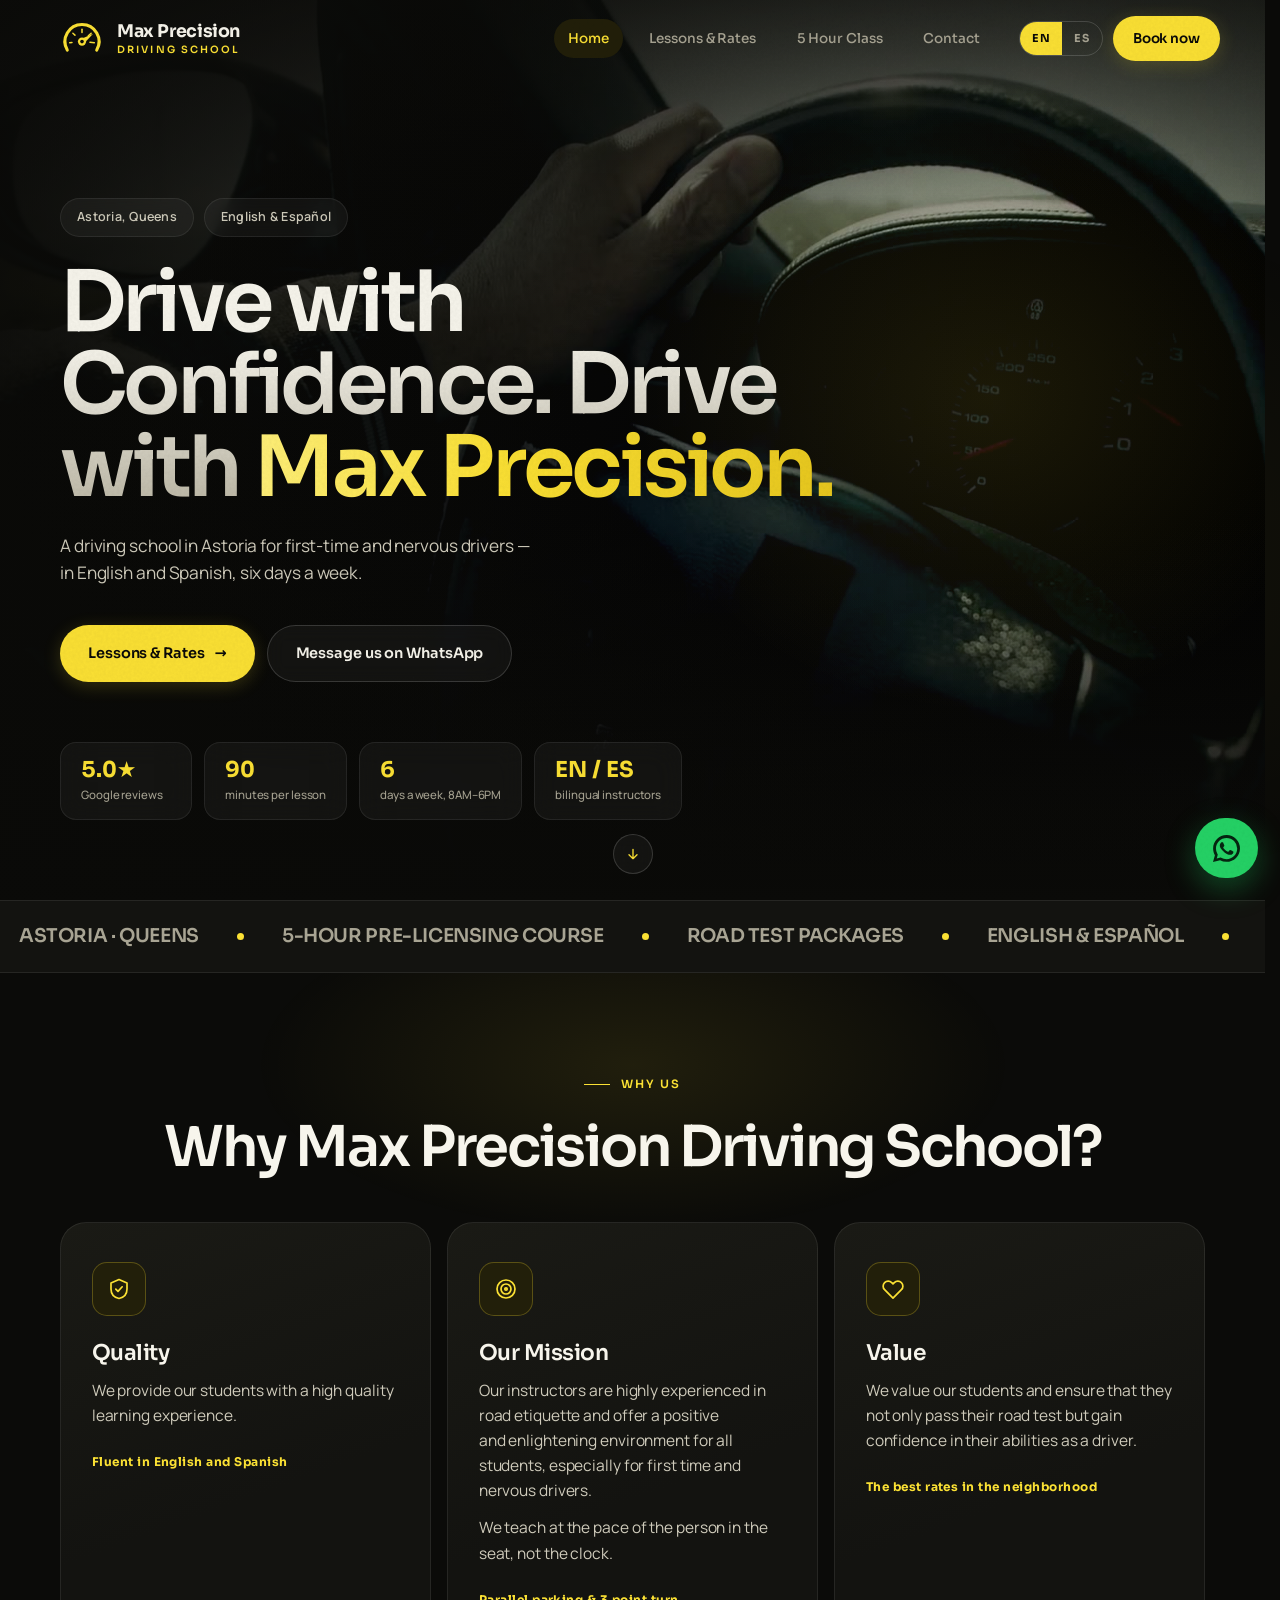
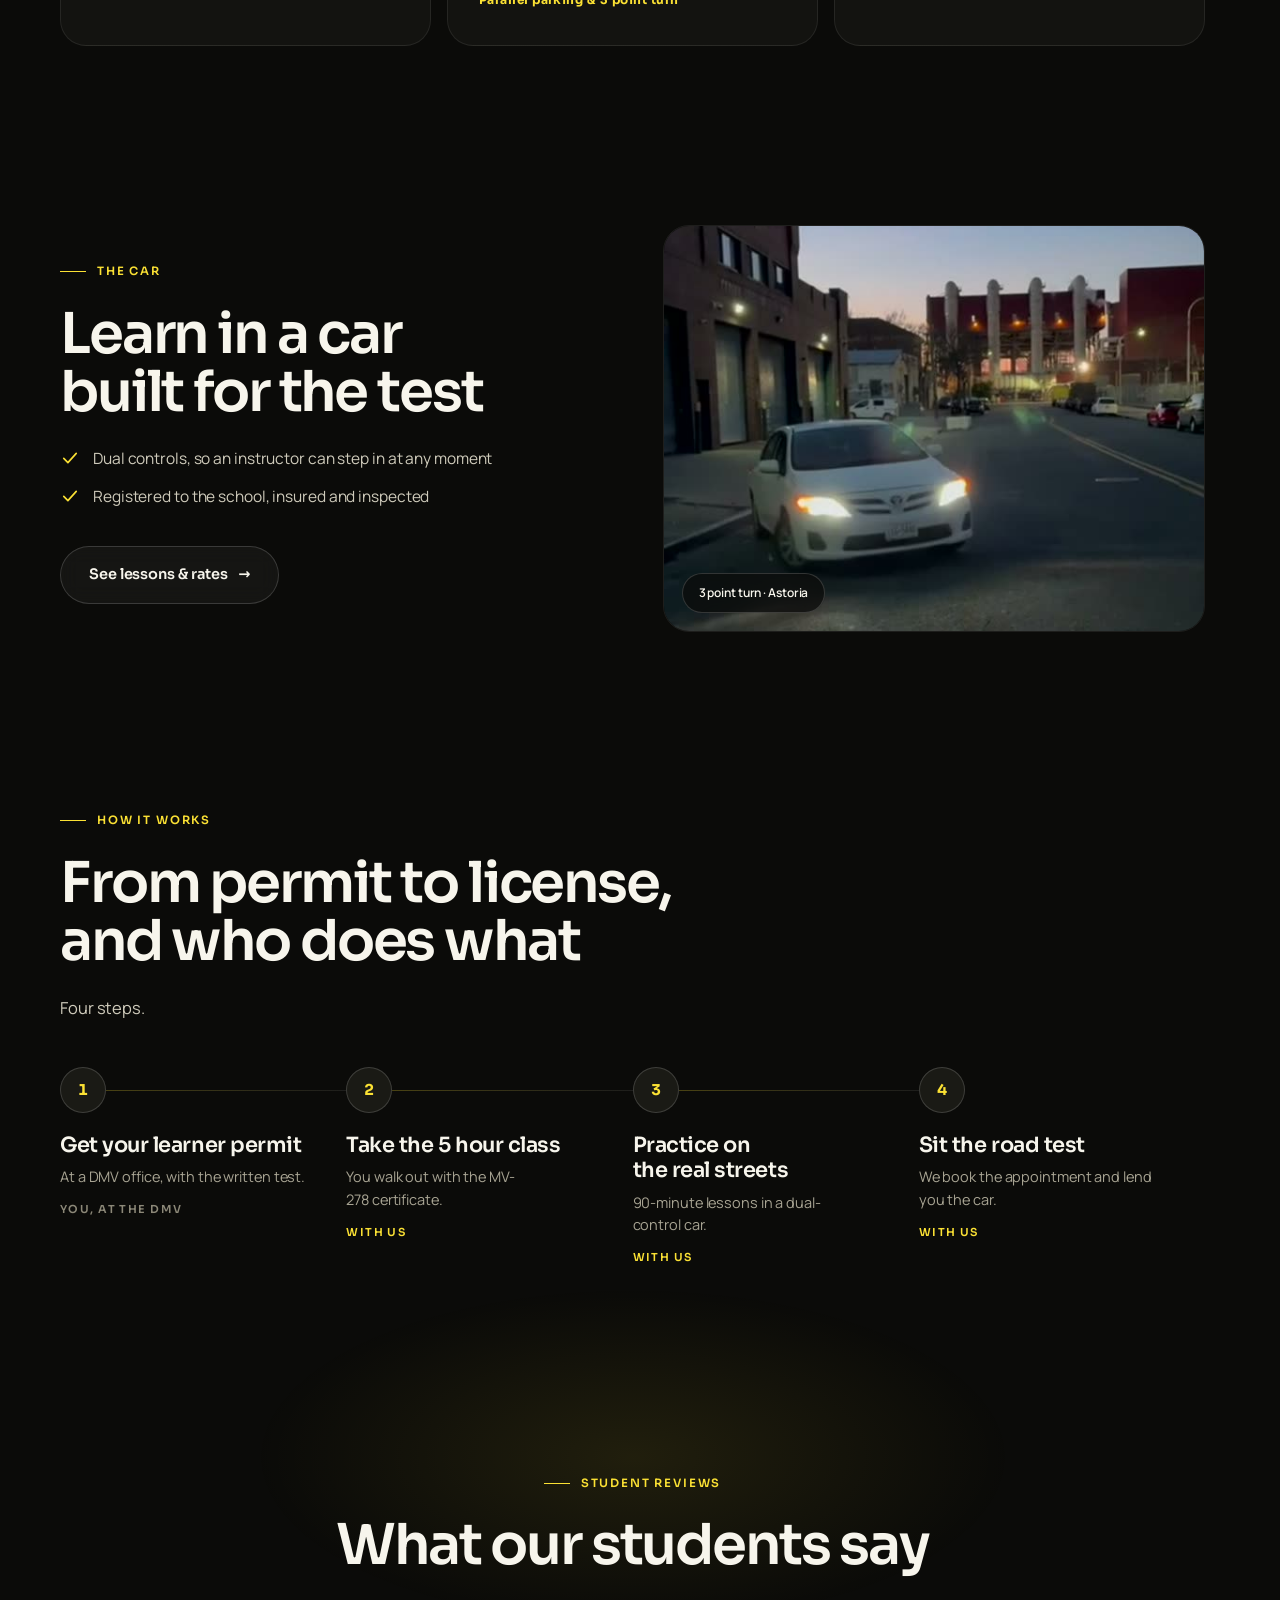
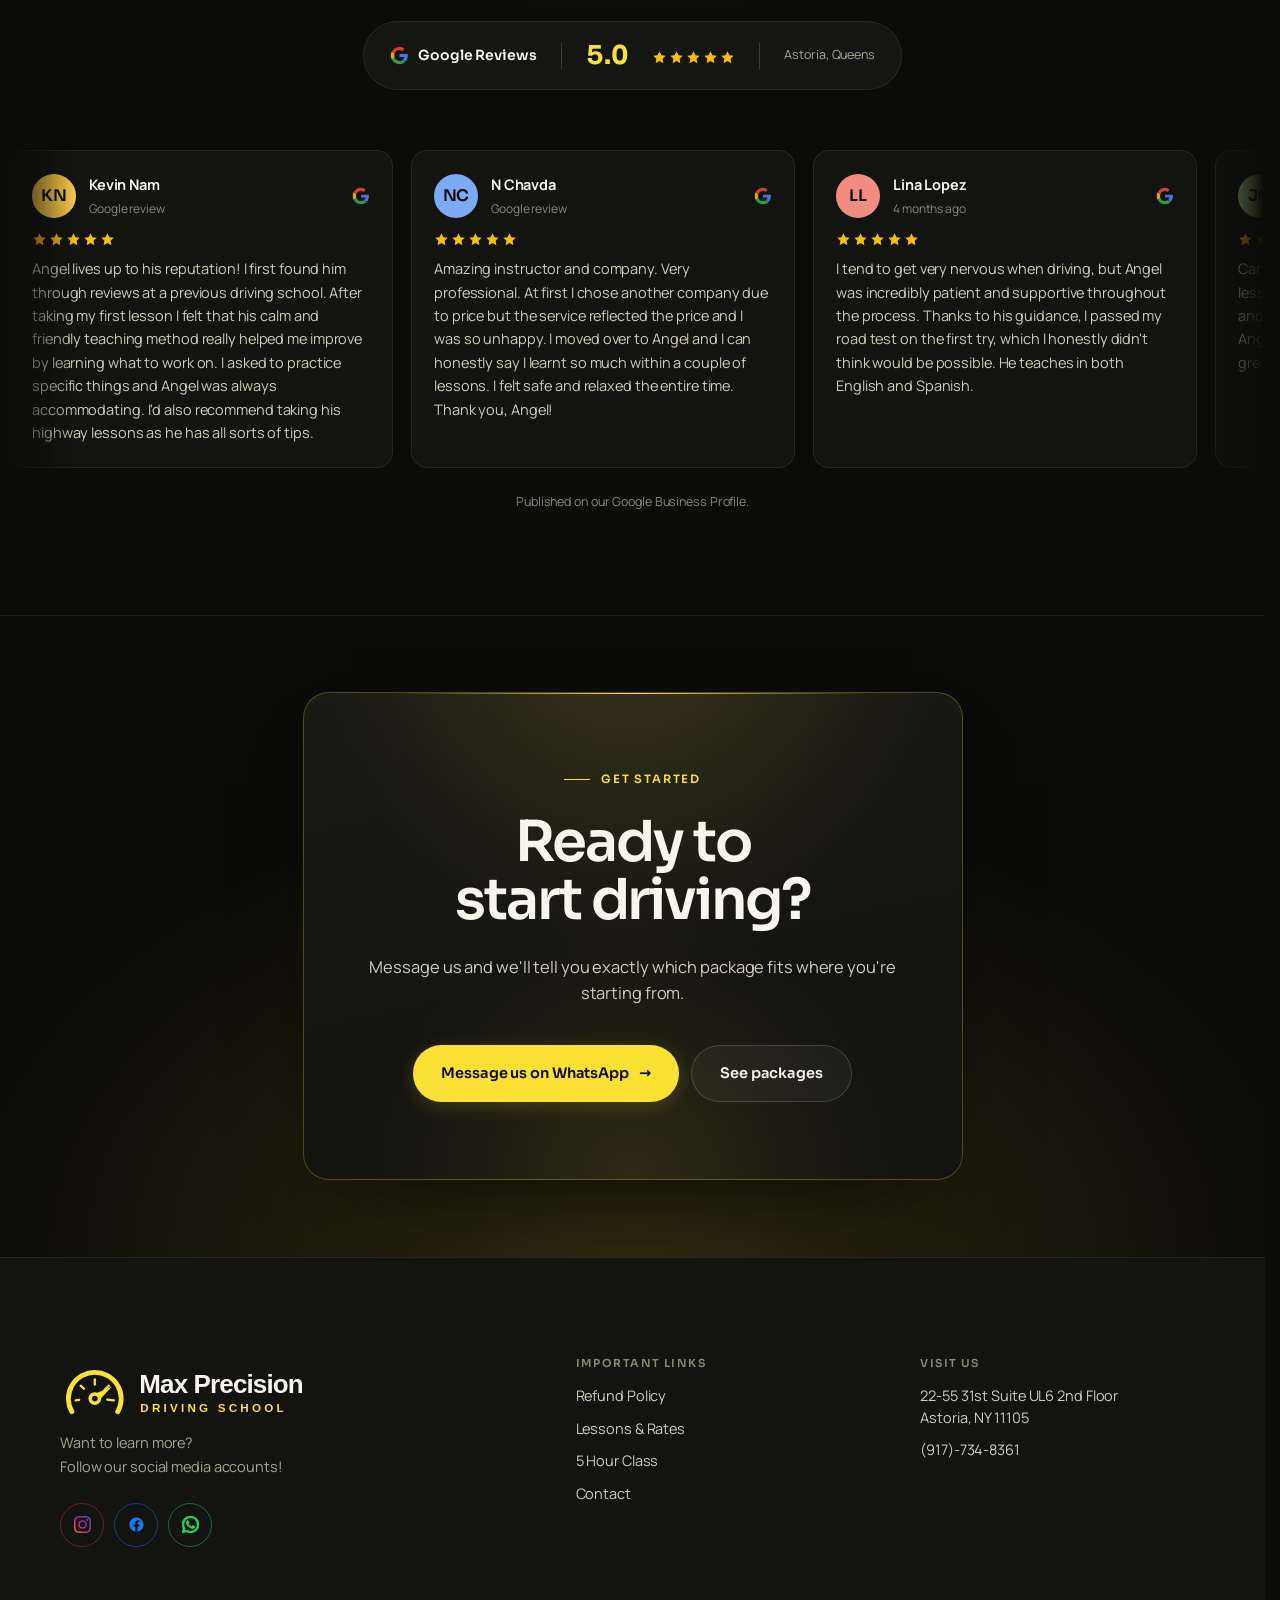
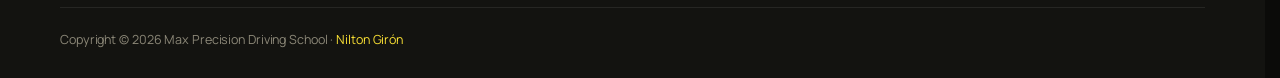
==== index.html @ 29d8b86b "Rediseño completo del sitio Sitio estático de 5 páginas (HTML + CSS + JS, sin framework) que reempla" ====
<!doctype html>
<html lang="en">
<head>
<meta charset="utf-8">
<meta name="viewport" content="width=device-width, initial-scale=1">
<title>Max Precision Driving School — Astoria, Queens NY</title>
<meta name="description" content="Learn to drive with confidence and max precision. Driving school in Astoria, Queens NY. Our instructors are fluent in English and Spanish. (917)-734-8361.">
<link rel="canonical" href="https://www.maxprecisiondriving.com/">
<meta name="robots" content="index,follow,max-image-preview:large">
<meta name="theme-color" content="#0B0B09">
<meta name="keywords" content="driving, school, astoria, ny, auto, drive">
<meta property="og:type" content="website">
<meta property="og:site_name" content="Max Precision Driving School">
<meta property="og:title" content="Max Precision Driving School — Astoria, Queens NY">
<meta property="og:description" content="Learn to drive with confidence and max precision. Driving school in Astoria, Queens NY. Our instructors are fluent in English and Spanish. (917)-734-8361.">
<meta property="og:url" content="https://www.maxprecisiondriving.com/">
<meta property="og:image" content="https://www.maxprecisiondriving.com/assets/og-base.jpg">
<meta property="og:image:width" content="1200"><meta property="og:image:height" content="630">
<meta property="og:locale" content="en_US"><meta property="og:locale:alternate" content="es_US">
<meta name="twitter:card" content="summary_large_image">
<link rel="icon" href="assets/marca.svg" type="image/svg+xml">
<link rel="apple-touch-icon" href="assets/marca.svg">
<link rel="preconnect" href="https://fonts.googleapis.com">
<link rel="preconnect" href="https://fonts.gstatic.com" crossorigin>
<link rel="stylesheet" href="https://fonts.googleapis.com/css2?family=Sora:wght@400;500;600;700&family=Manrope:wght@400;500;600;700&display=swap">
<link rel="preload" as="image" href="assets/hero-drive-poster.jpg" fetchpriority="high">
<link rel="stylesheet" href="assets/site.css">
<script type="application/ld+json">{
  "@context":"https://schema.org","@type":["LocalBusiness","DrivingSchool"],
  "@id":"https://www.maxprecisiondriving.com/#business","name":"Max Precision Driving School Inc.","url":"https://www.maxprecisiondriving.com/",
  "telephone":"+1-917-734-8361","image":"https://www.maxprecisiondriving.com/assets/og-base.jpg","priceRange":"$30-$1080",
  "address":{"@type":"PostalAddress","streetAddress":"22-55 31st St, Suite UL6, 2nd Floor","addressLocality":"Astoria","addressRegion":"NY","postalCode":"11105","addressCountry":"US"},
  "geo":{"@type":"GeoCoordinates","latitude":40.774902,"longitude":-73.9120009},
  "areaServed":[{"@type":"City","name":"Queens"},{"@type":"City","name":"New York City"}],
  "availableLanguage":["English","Spanish"],
  "openingHoursSpecification":[{"@type":"OpeningHoursSpecification","dayOfWeek":["Monday","Tuesday","Wednesday","Thursday","Friday","Saturday"],"opens":"08:00","closes":"18:00"}],
  "sameAs":["https://www.instagram.com/maxprecisiondrivingschool/","https://www.facebook.com/profile.php?id=61585295096633"]
}</script>
</head>
<body>
<a class="skip" href="#main" data-en="Skip to content" data-es="Ir al contenido">Skip to content</a>
<header class="hdr" id="hdr"><div class="wrap">
  <a class="brand" href="index.html" aria-label="Max Precision Driving School">
    <img class="brand-mk" src="assets/marca.svg" alt="" width="44" height="44">
    <span class="brand-tx"><b>Max Precision</b><span>Driving School</span></span>
  </a>
  <nav class="nav" id="nav" aria-label="Main"><a href="index.html" aria-current="page" data-en="Home" data-es="Inicio">Home</a><a href="rates.html" data-en="Lessons &amp; Rates" data-es="Clases y tarifas">Lessons &amp; Rates</a><a href="five-hour-class.html" data-en="5 Hour Class" data-es="Clase de 5 horas">5 Hour Class</a><a href="contact.html" data-en="Contact" data-es="Contacto">Contact</a></nav>
  <div class="hdr-r">
    <div class="lang" role="group" aria-label="Language / Idioma">
      <button type="button" data-lang="en" aria-pressed="true">EN</button>
      <button type="button" data-lang="es" aria-pressed="false">ES</button>
    </div>
    <a class="btn btn-sm" href="https://wa.me/19177348361?text=Hi%2C%20I%20saw%20your%20website%20and%20I%27d%20like%20to%20book%20driving%20lessons." target="_blank" rel="noopener" data-en="Book now" data-es="Reservar">Book now</a>
    <button class="burger" id="burger" aria-label="Menu" aria-expanded="false" aria-controls="nav"><span></span></button>
  </div>
</div></header>
<main id="main">

<section class="hero">
  <video class="hero-v" src="assets/hero-drive.mp4" poster="assets/hero-drive-poster.jpg"
         muted playsinline loop data-auto aria-label="Driving lesson in Astoria, Queens"></video>
  <div class="wrap hero-in">
    <div class="hero-tags">
      <span class="pill"><span data-en="Astoria, Queens" data-es="Astoria, Queens">Astoria, Queens</span></span>
      <span class="pill">English &amp; Español</span>
    </div>
    <h1 data-en="Drive with Confidence. Drive with &lt;span class='mark'&gt;Max Precision&lt;/span&gt;."
        data-es="Maneja con confianza. Maneja con &lt;span class='mark'&gt;Max Precision.&lt;/span&gt;">Drive with Confidence. Drive with <span class="mark">Max Precision.</span></h1>
    <p class="sub" data-en="A driving school in Astoria for first-time and nervous drivers — in English and Spanish, six days a week."
       data-es="Una escuela de manejo en Astoria para quienes manejan por primera vez y para los nerviosos — en inglés y español, seis días a la semana.">A driving school in Astoria for first-time and nervous drivers — in English and Spanish, six days a week.</p>
    <div class="hero-cta">
      <a class="btn" href="rates.html" data-en="Lessons &amp; Rates &lt;span class='ar'&gt;→&lt;/span&gt;" data-es="Clases y tarifas &lt;span class='ar'&gt;→&lt;/span&gt;">Lessons &amp; Rates <span class="ar">→</span></a>
      <a class="btn btn-g" href="https://wa.me/19177348361?text=Hi%2C%20I%20saw%20your%20website%20and%20I%27d%20like%20to%20book%20driving%20lessons." target="_blank" rel="noopener" data-en="Message us on WhatsApp" data-es="Escríbenos por WhatsApp">Message us on WhatsApp</a>
    </div>
    <div class="hero-stats">
      <div class="hstat"><div class="n tnum"><span data-count="5.0" data-suffix="★">5.0★</span></div><div class="l"><span data-en="Google reviews" data-es="Reseñas en Google">Google reviews</span></div></div>
      <div class="hstat"><div class="n tnum"><span data-count="90">90</span></div><div class="l"><span data-en="minutes per lesson" data-es="minutos por clase">minutes per lesson</span></div></div>
      <div class="hstat"><div class="n tnum"><span data-count="6">6</span></div><div class="l"><span data-en="days a week, 8AM–6PM" data-es="días a la semana, 8AM–6PM">days a week, 8AM–6PM</span></div></div>
      <div class="hstat"><div class="n">EN / ES</div><div class="l"><span data-en="bilingual instructors" data-es="instructores bilingües">bilingual instructors</span></div></div>
    </div>
  </div>
  <a class="hero-down" href="#why" aria-label="Scroll down"><svg viewBox="0 0 24 24" aria-hidden="true" fill="none" stroke="currentColor" stroke-width="2" stroke-linecap="round" stroke-linejoin="round"><path d="M12 5v14M6 13l6 6 6-6"/></svg></a>
</section>

<div class="ticker" data-ticker aria-hidden="true">
  <div class="ticker-tr"><div class="ticker-set">
    <span>ASTORIA · QUEENS</span><i></i>
    <span>5-HOUR PRE-LICENSING COURSE</span><i></i>
    <span>ROAD TEST PACKAGES</span><i></i>
    <span>ENGLISH &amp; ESPAÑOL</span><i></i>
    <span>DUAL-CONTROL VEHICLES</span><i></i>
    <span>90-MINUTE LESSONS</span><i></i>
    <span>5.0 ★ ON GOOGLE</span><i></i>
  </div></div>
</div>

<section class="sec glow-t" id="why"><div class="wrap">
  <div class="sec-head center">
    <p class="eyebrow" data-en="Why us" data-es="Por qué nosotros">Why us</p>
    <h2 data-en="Why Max Precision Driving School?" data-es="¿Por qué Max Precision Driving School?">Why Max Precision Driving School?</h2>
  </div>
  <div class="feats">
    <article class="feat rv">
      <span class="feat-ic"><svg viewBox="0 0 24 24" aria-hidden="true"><path d="M12 2.5 4 6v6c0 5 3.4 8.5 8 9.5 4.6-1 8-4.5 8-9.5V6l-8-3.5Z"/><path d="m8.8 12.2 2.2 2.2 4.2-4.6"/></svg></span>
      <h3 data-en="Quality" data-es="Calidad">Quality</h3>
      <p data-en="We provide our students with a high quality learning experience."
         data-es="Brindamos a nuestros alumnos una experiencia de aprendizaje de alta calidad.">We provide our students with a high quality learning experience.</p>
      <span class="tag"><span data-en="Fluent in English and Spanish" data-es="Hablamos inglés y español">Fluent in English and Spanish</span></span>
    </article>
    <article class="feat rv">
      <span class="feat-ic"><svg viewBox="0 0 24 24" aria-hidden="true"><circle cx="12" cy="12" r="9"/><circle cx="12" cy="12" r="5"/><circle cx="12" cy="12" r="1.2"/></svg></span>
      <h3 data-en="Our Mission" data-es="Nuestra misión">Our Mission</h3>
      <p data-en="Our instructors are highly experienced in road etiquette and offer a positive and enlightening environment for all students, especially for first time and nervous drivers."
         data-es="Nuestros instructores tienen amplia experiencia en las normas de la vía y ofrecen un ambiente positivo y esclarecedor para todos los alumnos, en especial para quienes manejan por primera vez y para los nerviosos.">Our instructors are highly experienced in road etiquette and offer a positive and enlightening environment for all students, especially for first time and nervous drivers.</p>
            <p data-en="We teach at the pace of the person in the seat, not the clock. Every lesson is a conversation: what worries you, what you keep getting wrong, and what to do about it next time." data-es="Enseñamos al ritmo de quien va en el asiento, no del reloj. Cada clase es una conversación: qué te preocupa, qué te sigue saliendo mal y qué hacer distinto la próxima vez.">We teach at the pace of the person in the seat, not the clock.</p>
      <span class="tag"><span data-en="Parallel parking &amp; 3 point turn" data-es="Estacionamiento y giro en 3 puntos">Parallel parking &amp; 3 point turn</span></span>
    </article>
    <article class="feat rv">
      <span class="feat-ic"><svg viewBox="0 0 24 24" aria-hidden="true"><path d="M20.4 5.6a5 5 0 0 0-7.1 0L12 6.9l-1.3-1.3a5 5 0 1 0-7.1 7.1l8.4 8.4 8.4-8.4a5 5 0 0 0 0-7.1Z"/></svg></span>
      <h3 data-en="Value" data-es="Valor">Value</h3>
      <p data-en="We value our students and ensure that they not only pass their road test but gain confidence in their abilities as a driver."
         data-es="Valoramos a nuestros alumnos y nos aseguramos de que no solo aprueben su examen, sino que ganen confianza en sus habilidades como conductores.">We value our students and ensure that they not only pass their road test but gain confidence in their abilities as a driver.</p>
      <span class="tag"><span data-en="The best rates in the neighborhood" data-es="Las mejores tarifas del vecindario">The best rates in the neighborhood</span></span>
    </article>
  </div>
</div></section>

<section class="sec-tight"><div class="wrap">
  <div class="split">
    <div class="rv">
      <p class="eyebrow" data-en="The car" data-es="El auto">The car</p>
      <h2 style="margin-top:var(--s3)" data-en="Learn in a car built for the test" data-es="Aprende en un auto preparado para el examen">Learn in a car built for the test</h2>
            <ul>
        <li><svg viewBox="0 0 24 24" aria-hidden="true"><path d="m4.5 12.5 5 5 10-11"/></svg><span data-en="Dual controls, so an instructor can step in at any moment" data-es="Doble control, para que el instructor pueda intervenir en cualquier momento">Dual controls, so an instructor can step in at any moment</span></li>
        <li><svg viewBox="0 0 24 24" aria-hidden="true"><path d="m4.5 12.5 5 5 10-11"/></svg><span data-en="Registered to the school, insured and inspected" data-es="Registrado a nombre de la escuela, asegurado e inspeccionado">Registered to the school, insured and inspected</span></li>
      </ul>
      <a class="btn btn-g" style="margin-top:var(--s4)" href="rates.html" data-en="See lessons &amp; rates &lt;span class='ar'&gt;→&lt;/span&gt;" data-es="Ver clases y tarifas &lt;span class='ar'&gt;→&lt;/span&gt;">See lessons &amp; rates <span class="ar">→</span></a>
    </div>
    <figure class="split-m rv">
      <video src="assets/3pt-turn.mp4" poster="assets/3pt-poster.jpg" muted playsinline loop preload="none" data-auto
             aria-label="Three-point turn practiced in Astoria"></video>
      <figcaption class="split-badge"><span data-en="3 point turn · Astoria" data-es="Giro en 3 puntos · Astoria">3 point turn · Astoria</span></figcaption>
    </figure>
  </div>
</div></section>

<section class="sec"><div class="wrap">
  <div class="sec-head"><p class="eyebrow" data-en="How it works" data-es="Cómo funciona">How it works</p>
    <h2 data-en="From permit to license, and who does what" data-es="Del permiso a la licencia, y a quién le toca qué">From permit to license, and who does what</h2>
    <p class="lede" data-en="Four steps. The first one is yours alone &mdash; the other three we handle with you." data-es="Cuatro pasos. El primero es solo tuyo; los otros tres los hacemos contigo.">Four steps.</p>
  </div>
  <div class="road rv">
    <div>
      <span class="dot tnum">1</span>
      <h3 data-en="Get your learner permit" data-es="Saca tu permiso de aprendizaje">Get your learner permit</h3>
      <p data-en="At a DMV office, with the written test. Nothing else can start until you have it in hand." data-es="En una oficina del DMV, con el examen escrito. Nada más puede empezar hasta que lo tengas.">At a DMV office, with the written test.</p>
      <span class="who" data-en="You, at the DMV" data-es="Tú, en el DMV">You, at the DMV</span>
    </div>
    <div>
      <span class="dot tnum">2</span>
      <h3 data-en="Take the 5 hour class" data-es="Toma la clase de 5 horas">Take the 5 hour class</h3>
      <p data-en="You walk out with the MV-278 certificate. It is included in every package we sell." data-es="Sales con el certificado MV-278. Va incluido en todos nuestros paquetes.">You walk out with the MV-278 certificate.</p>
      <span class="who us" data-en="With us" data-es="Con nosotros">With us</span>
    </div>
    <div>
      <span class="dot tnum">3</span>
      <h3 data-en="Practice on the real streets" data-es="Practica en las calles reales">Practice on the real streets</h3>
      <p data-en="90-minute lessons in a dual-control car, with an instructor beside you the whole time." data-es="Clases de 90 minutos en un auto de doble control, con un instructor a tu lado todo el tiempo.">90-minute lessons in a dual-control car.</p>
      <span class="who us" data-en="With us" data-es="Con nosotros">With us</span>
    </div>
    <div>
      <span class="dot tnum">4</span>
      <h3 data-en="Sit the road test" data-es="Rinde el examen de manejo">Sit the road test</h3>
      <p data-en="We book the appointment and lend you the car for the test. You bring the original certificate." data-es="Agendamos la cita y te prestamos el auto para el examen. Tú llevas el certificado original.">We book the appointment and lend you the car.</p>
      <span class="who us" data-en="With us" data-es="Con nosotros">With us</span>
    </div>
  </div>
</div></section>

<section class="sec glow-t"><div class="wrap">
  <div class="sec-head center">
    <p class="eyebrow" data-en="Student Reviews" data-es="Reseñas de alumnos">Student Reviews</p>
    <h2 data-en="What our students say" data-es="Lo que dicen nuestros alumnos">What our students say</h2>
  </div>
  <div class="g-head rv">
    <span class="g-logo"><svg class="g-rev-g" viewBox="0 0 48 48" aria-hidden="true"><path fill="#4285F4" d="M45.1 24.5c0-1.6-.1-2.8-.4-4H24v7.3h12.1c-.2 2-1.6 5-4.5 7l6.9 5.3c4.1-3.8 6.6-9.4 6.6-15.6z"/><path fill="#34A853" d="M24 46c5.9 0 10.9-2 14.5-5.3l-6.9-5.3c-1.9 1.3-4.4 2.2-7.6 2.2-5.8 0-10.7-3.8-12.5-9.1l-7.1 5.5C8 40.3 15.4 46 24 46z"/><path fill="#FBBC05" d="M11.5 28.5c-.5-1.4-.7-2.9-.7-4.5s.3-3.1.7-4.5l-7.1-5.5C2.9 17 2 20.4 2 24s.9 7 2.4 10l7.1-5.5z"/><path fill="#EA4335" d="M24 10.7c3.3 0 5.5 1.4 6.7 2.6l5.9-5.8C33 4.1 29.9 2 24 2 15.4 2 8 7.7 4.4 14l7.1 5.5c1.8-5.3 6.7-9.1 12.5-9.1z"/></svg><span data-en="Google Reviews" data-es="Reseñas de Google">Google Reviews</span></span>
    <span class="g-sep" aria-hidden="true"></span>
    <span class="g-score tnum">5.0</span>
    <div class="g-stars" aria-label="5 out of 5"><svg viewBox="0 0 24 24" aria-hidden="true"><path d="m12 2 3.09 6.26L22 9.27l-5 4.87 1.18 6.88L12 17.77l-6.18 3.25L7 14.14 2 9.27l6.91-1.01L12 2z"/></svg><svg viewBox="0 0 24 24" aria-hidden="true"><path d="m12 2 3.09 6.26L22 9.27l-5 4.87 1.18 6.88L12 17.77l-6.18 3.25L7 14.14 2 9.27l6.91-1.01L12 2z"/></svg><svg viewBox="0 0 24 24" aria-hidden="true"><path d="m12 2 3.09 6.26L22 9.27l-5 4.87 1.18 6.88L12 17.77l-6.18 3.25L7 14.14 2 9.27l6.91-1.01L12 2z"/></svg><svg viewBox="0 0 24 24" aria-hidden="true"><path d="m12 2 3.09 6.26L22 9.27l-5 4.87 1.18 6.88L12 17.77l-6.18 3.25L7 14.14 2 9.27l6.91-1.01L12 2z"/></svg><svg viewBox="0 0 24 24" aria-hidden="true"><path d="m12 2 3.09 6.26L22 9.27l-5 4.87 1.18 6.88L12 17.77l-6.18 3.25L7 14.14 2 9.27l6.91-1.01L12 2z"/></svg></div>
    <span class="g-sep" aria-hidden="true"></span>
    <span class="g-meta"><span data-en="Astoria, Queens" data-es="Astoria, Queens">Astoria, Queens</span></span>
  </div>
</div>
<div class="marq" data-marq style="margin-top:var(--s5)">
  <div class="marq-track"><div class="marq-set"><article class="g-rev">
        <div class="g-rev-top">
          <span class="g-av" style="background:#F9C846" aria-hidden="true">KN</span>
          <span class="g-rev-id"><b>Kevin Nam</b><small data-en="Google review" data-es="Reseña de Google">Google review</small></span>
          <svg class="g-rev-g" viewBox="0 0 48 48" aria-hidden="true"><path fill="#4285F4" d="M45.1 24.5c0-1.6-.1-2.8-.4-4H24v7.3h12.1c-.2 2-1.6 5-4.5 7l6.9 5.3c4.1-3.8 6.6-9.4 6.6-15.6z"/><path fill="#34A853" d="M24 46c5.9 0 10.9-2 14.5-5.3l-6.9-5.3c-1.9 1.3-4.4 2.2-7.6 2.2-5.8 0-10.7-3.8-12.5-9.1l-7.1 5.5C8 40.3 15.4 46 24 46z"/><path fill="#FBBC05" d="M11.5 28.5c-.5-1.4-.7-2.9-.7-4.5s.3-3.1.7-4.5l-7.1-5.5C2.9 17 2 20.4 2 24s.9 7 2.4 10l7.1-5.5z"/><path fill="#EA4335" d="M24 10.7c3.3 0 5.5 1.4 6.7 2.6l5.9-5.8C33 4.1 29.9 2 24 2 15.4 2 8 7.7 4.4 14l7.1 5.5c1.8-5.3 6.7-9.1 12.5-9.1z"/></svg>
        </div>
        <div class="g-stars" aria-label="5 out of 5"><svg viewBox="0 0 24 24" aria-hidden="true"><path d="m12 2 3.09 6.26L22 9.27l-5 4.87 1.18 6.88L12 17.77l-6.18 3.25L7 14.14 2 9.27l6.91-1.01L12 2z"/></svg><svg viewBox="0 0 24 24" aria-hidden="true"><path d="m12 2 3.09 6.26L22 9.27l-5 4.87 1.18 6.88L12 17.77l-6.18 3.25L7 14.14 2 9.27l6.91-1.01L12 2z"/></svg><svg viewBox="0 0 24 24" aria-hidden="true"><path d="m12 2 3.09 6.26L22 9.27l-5 4.87 1.18 6.88L12 17.77l-6.18 3.25L7 14.14 2 9.27l6.91-1.01L12 2z"/></svg><svg viewBox="0 0 24 24" aria-hidden="true"><path d="m12 2 3.09 6.26L22 9.27l-5 4.87 1.18 6.88L12 17.77l-6.18 3.25L7 14.14 2 9.27l6.91-1.01L12 2z"/></svg><svg viewBox="0 0 24 24" aria-hidden="true"><path d="m12 2 3.09 6.26L22 9.27l-5 4.87 1.18 6.88L12 17.77l-6.18 3.25L7 14.14 2 9.27l6.91-1.01L12 2z"/></svg></div>
        <p>Angel lives up to his reputation! I first found him through reviews at a previous driving school. After taking my first lesson I felt that his calm and friendly teaching method really helped me improve by learning what to work on. I asked to practice specific things and Angel was always accommodating. I'd also recommend taking his highway lessons as he has all sorts of tips.</p>
      </article><article class="g-rev">
        <div class="g-rev-top">
          <span class="g-av" style="background:#7BAAF7" aria-hidden="true">NC</span>
          <span class="g-rev-id"><b>N Chavda</b><small data-en="Google review" data-es="Reseña de Google">Google review</small></span>
          <svg class="g-rev-g" viewBox="0 0 48 48" aria-hidden="true"><path fill="#4285F4" d="M45.1 24.5c0-1.6-.1-2.8-.4-4H24v7.3h12.1c-.2 2-1.6 5-4.5 7l6.9 5.3c4.1-3.8 6.6-9.4 6.6-15.6z"/><path fill="#34A853" d="M24 46c5.9 0 10.9-2 14.5-5.3l-6.9-5.3c-1.9 1.3-4.4 2.2-7.6 2.2-5.8 0-10.7-3.8-12.5-9.1l-7.1 5.5C8 40.3 15.4 46 24 46z"/><path fill="#FBBC05" d="M11.5 28.5c-.5-1.4-.7-2.9-.7-4.5s.3-3.1.7-4.5l-7.1-5.5C2.9 17 2 20.4 2 24s.9 7 2.4 10l7.1-5.5z"/><path fill="#EA4335" d="M24 10.7c3.3 0 5.5 1.4 6.7 2.6l5.9-5.8C33 4.1 29.9 2 24 2 15.4 2 8 7.7 4.4 14l7.1 5.5c1.8-5.3 6.7-9.1 12.5-9.1z"/></svg>
        </div>
        <div class="g-stars" aria-label="5 out of 5"><svg viewBox="0 0 24 24" aria-hidden="true"><path d="m12 2 3.09 6.26L22 9.27l-5 4.87 1.18 6.88L12 17.77l-6.18 3.25L7 14.14 2 9.27l6.91-1.01L12 2z"/></svg><svg viewBox="0 0 24 24" aria-hidden="true"><path d="m12 2 3.09 6.26L22 9.27l-5 4.87 1.18 6.88L12 17.77l-6.18 3.25L7 14.14 2 9.27l6.91-1.01L12 2z"/></svg><svg viewBox="0 0 24 24" aria-hidden="true"><path d="m12 2 3.09 6.26L22 9.27l-5 4.87 1.18 6.88L12 17.77l-6.18 3.25L7 14.14 2 9.27l6.91-1.01L12 2z"/></svg><svg viewBox="0 0 24 24" aria-hidden="true"><path d="m12 2 3.09 6.26L22 9.27l-5 4.87 1.18 6.88L12 17.77l-6.18 3.25L7 14.14 2 9.27l6.91-1.01L12 2z"/></svg><svg viewBox="0 0 24 24" aria-hidden="true"><path d="m12 2 3.09 6.26L22 9.27l-5 4.87 1.18 6.88L12 17.77l-6.18 3.25L7 14.14 2 9.27l6.91-1.01L12 2z"/></svg></div>
        <p>Amazing instructor and company. Very professional. At first I chose another company due to price but the service reflected the price and I was so unhappy. I moved over to Angel and I can honestly say I learnt so much within a couple of lessons. I felt safe and relaxed the entire time. Thank you, Angel!</p>
      </article><article class="g-rev">
        <div class="g-rev-top">
          <span class="g-av" style="background:#F28B82" aria-hidden="true">LL</span>
          <span class="g-rev-id"><b>Lina Lopez</b><small data-en="4 months ago" data-es="hace 4 meses">4 months ago</small></span>
          <svg class="g-rev-g" viewBox="0 0 48 48" aria-hidden="true"><path fill="#4285F4" d="M45.1 24.5c0-1.6-.1-2.8-.4-4H24v7.3h12.1c-.2 2-1.6 5-4.5 7l6.9 5.3c4.1-3.8 6.6-9.4 6.6-15.6z"/><path fill="#34A853" d="M24 46c5.9 0 10.9-2 14.5-5.3l-6.9-5.3c-1.9 1.3-4.4 2.2-7.6 2.2-5.8 0-10.7-3.8-12.5-9.1l-7.1 5.5C8 40.3 15.4 46 24 46z"/><path fill="#FBBC05" d="M11.5 28.5c-.5-1.4-.7-2.9-.7-4.5s.3-3.1.7-4.5l-7.1-5.5C2.9 17 2 20.4 2 24s.9 7 2.4 10l7.1-5.5z"/><path fill="#EA4335" d="M24 10.7c3.3 0 5.5 1.4 6.7 2.6l5.9-5.8C33 4.1 29.9 2 24 2 15.4 2 8 7.7 4.4 14l7.1 5.5c1.8-5.3 6.7-9.1 12.5-9.1z"/></svg>
        </div>
        <div class="g-stars" aria-label="5 out of 5"><svg viewBox="0 0 24 24" aria-hidden="true"><path d="m12 2 3.09 6.26L22 9.27l-5 4.87 1.18 6.88L12 17.77l-6.18 3.25L7 14.14 2 9.27l6.91-1.01L12 2z"/></svg><svg viewBox="0 0 24 24" aria-hidden="true"><path d="m12 2 3.09 6.26L22 9.27l-5 4.87 1.18 6.88L12 17.77l-6.18 3.25L7 14.14 2 9.27l6.91-1.01L12 2z"/></svg><svg viewBox="0 0 24 24" aria-hidden="true"><path d="m12 2 3.09 6.26L22 9.27l-5 4.87 1.18 6.88L12 17.77l-6.18 3.25L7 14.14 2 9.27l6.91-1.01L12 2z"/></svg><svg viewBox="0 0 24 24" aria-hidden="true"><path d="m12 2 3.09 6.26L22 9.27l-5 4.87 1.18 6.88L12 17.77l-6.18 3.25L7 14.14 2 9.27l6.91-1.01L12 2z"/></svg><svg viewBox="0 0 24 24" aria-hidden="true"><path d="m12 2 3.09 6.26L22 9.27l-5 4.87 1.18 6.88L12 17.77l-6.18 3.25L7 14.14 2 9.27l6.91-1.01L12 2z"/></svg></div>
        <p>I tend to get very nervous when driving, but Angel was incredibly patient and supportive throughout the process. Thanks to his guidance, I passed my road test on the first try, which I honestly didn't think would be possible. He teaches in both English and Spanish.</p>
      </article><article class="g-rev">
        <div class="g-rev-top">
          <span class="g-av" style="background:#A7C77E" aria-hidden="true">JM</span>
          <span class="g-rev-id"><b>Janeth Mendoza</b><small data-en="4 months ago" data-es="hace 4 meses">4 months ago</small></span>
          <svg class="g-rev-g" viewBox="0 0 48 48" aria-hidden="true"><path fill="#4285F4" d="M45.1 24.5c0-1.6-.1-2.8-.4-4H24v7.3h12.1c-.2 2-1.6 5-4.5 7l6.9 5.3c4.1-3.8 6.6-9.4 6.6-15.6z"/><path fill="#34A853" d="M24 46c5.9 0 10.9-2 14.5-5.3l-6.9-5.3c-1.9 1.3-4.4 2.2-7.6 2.2-5.8 0-10.7-3.8-12.5-9.1l-7.1 5.5C8 40.3 15.4 46 24 46z"/><path fill="#FBBC05" d="M11.5 28.5c-.5-1.4-.7-2.9-.7-4.5s.3-3.1.7-4.5l-7.1-5.5C2.9 17 2 20.4 2 24s.9 7 2.4 10l7.1-5.5z"/><path fill="#EA4335" d="M24 10.7c3.3 0 5.5 1.4 6.7 2.6l5.9-5.8C33 4.1 29.9 2 24 2 15.4 2 8 7.7 4.4 14l7.1 5.5c1.8-5.3 6.7-9.1 12.5-9.1z"/></svg>
        </div>
        <div class="g-stars" aria-label="5 out of 5"><svg viewBox="0 0 24 24" aria-hidden="true"><path d="m12 2 3.09 6.26L22 9.27l-5 4.87 1.18 6.88L12 17.77l-6.18 3.25L7 14.14 2 9.27l6.91-1.01L12 2z"/></svg><svg viewBox="0 0 24 24" aria-hidden="true"><path d="m12 2 3.09 6.26L22 9.27l-5 4.87 1.18 6.88L12 17.77l-6.18 3.25L7 14.14 2 9.27l6.91-1.01L12 2z"/></svg><svg viewBox="0 0 24 24" aria-hidden="true"><path d="m12 2 3.09 6.26L22 9.27l-5 4.87 1.18 6.88L12 17.77l-6.18 3.25L7 14.14 2 9.27l6.91-1.01L12 2z"/></svg><svg viewBox="0 0 24 24" aria-hidden="true"><path d="m12 2 3.09 6.26L22 9.27l-5 4.87 1.18 6.88L12 17.77l-6.18 3.25L7 14.14 2 9.27l6.91-1.01L12 2z"/></svg><svg viewBox="0 0 24 24" aria-hidden="true"><path d="m12 2 3.09 6.26L22 9.27l-5 4.87 1.18 6.88L12 17.77l-6.18 3.25L7 14.14 2 9.27l6.91-1.01L12 2z"/></svg></div>
        <p>Can't recommend Angel enough! I completed the 5 lesson package with him in a couple of weeks and passed my road test on the first try! Angel is patient, encouraging, and an overall great instructor.</p>
      </article><article class="g-rev">
        <div class="g-rev-top">
          <span class="g-av" style="background:#C58AF9" aria-hidden="true">OS</span>
          <span class="g-rev-id"><b>Olga Samakhvastouskaya</b><small data-en="10 months ago" data-es="hace 10 meses">10 months ago</small></span>
          <svg class="g-rev-g" viewBox="0 0 48 48" aria-hidden="true"><path fill="#4285F4" d="M45.1 24.5c0-1.6-.1-2.8-.4-4H24v7.3h12.1c-.2 2-1.6 5-4.5 7l6.9 5.3c4.1-3.8 6.6-9.4 6.6-15.6z"/><path fill="#34A853" d="M24 46c5.9 0 10.9-2 14.5-5.3l-6.9-5.3c-1.9 1.3-4.4 2.2-7.6 2.2-5.8 0-10.7-3.8-12.5-9.1l-7.1 5.5C8 40.3 15.4 46 24 46z"/><path fill="#FBBC05" d="M11.5 28.5c-.5-1.4-.7-2.9-.7-4.5s.3-3.1.7-4.5l-7.1-5.5C2.9 17 2 20.4 2 24s.9 7 2.4 10l7.1-5.5z"/><path fill="#EA4335" d="M24 10.7c3.3 0 5.5 1.4 6.7 2.6l5.9-5.8C33 4.1 29.9 2 24 2 15.4 2 8 7.7 4.4 14l7.1 5.5c1.8-5.3 6.7-9.1 12.5-9.1z"/></svg>
        </div>
        <div class="g-stars" aria-label="5 out of 5"><svg viewBox="0 0 24 24" aria-hidden="true"><path d="m12 2 3.09 6.26L22 9.27l-5 4.87 1.18 6.88L12 17.77l-6.18 3.25L7 14.14 2 9.27l6.91-1.01L12 2z"/></svg><svg viewBox="0 0 24 24" aria-hidden="true"><path d="m12 2 3.09 6.26L22 9.27l-5 4.87 1.18 6.88L12 17.77l-6.18 3.25L7 14.14 2 9.27l6.91-1.01L12 2z"/></svg><svg viewBox="0 0 24 24" aria-hidden="true"><path d="m12 2 3.09 6.26L22 9.27l-5 4.87 1.18 6.88L12 17.77l-6.18 3.25L7 14.14 2 9.27l6.91-1.01L12 2z"/></svg><svg viewBox="0 0 24 24" aria-hidden="true"><path d="m12 2 3.09 6.26L22 9.27l-5 4.87 1.18 6.88L12 17.77l-6.18 3.25L7 14.14 2 9.27l6.91-1.01L12 2z"/></svg><svg viewBox="0 0 24 24" aria-hidden="true"><path d="m12 2 3.09 6.26L22 9.27l-5 4.87 1.18 6.88L12 17.77l-6.18 3.25L7 14.14 2 9.27l6.91-1.01L12 2z"/></svg></div>
        <p>I took 15 classes with Angel and passed my road test on the first try. Angel is always on time, very organized, and consistently professional. What stood out the most is that he truly cares about his students' success and never tries to oversell anything.</p>
      </article><article class="g-rev">
        <div class="g-rev-top">
          <span class="g-av" style="background:#78D9C8" aria-hidden="true">AG</span>
          <span class="g-rev-id"><b>Adrian Garcia</b><small data-en="4 months ago" data-es="hace 4 meses">4 months ago</small></span>
          <svg class="g-rev-g" viewBox="0 0 48 48" aria-hidden="true"><path fill="#4285F4" d="M45.1 24.5c0-1.6-.1-2.8-.4-4H24v7.3h12.1c-.2 2-1.6 5-4.5 7l6.9 5.3c4.1-3.8 6.6-9.4 6.6-15.6z"/><path fill="#34A853" d="M24 46c5.9 0 10.9-2 14.5-5.3l-6.9-5.3c-1.9 1.3-4.4 2.2-7.6 2.2-5.8 0-10.7-3.8-12.5-9.1l-7.1 5.5C8 40.3 15.4 46 24 46z"/><path fill="#FBBC05" d="M11.5 28.5c-.5-1.4-.7-2.9-.7-4.5s.3-3.1.7-4.5l-7.1-5.5C2.9 17 2 20.4 2 24s.9 7 2.4 10l7.1-5.5z"/><path fill="#EA4335" d="M24 10.7c3.3 0 5.5 1.4 6.7 2.6l5.9-5.8C33 4.1 29.9 2 24 2 15.4 2 8 7.7 4.4 14l7.1 5.5c1.8-5.3 6.7-9.1 12.5-9.1z"/></svg>
        </div>
        <div class="g-stars" aria-label="5 out of 5"><svg viewBox="0 0 24 24" aria-hidden="true"><path d="m12 2 3.09 6.26L22 9.27l-5 4.87 1.18 6.88L12 17.77l-6.18 3.25L7 14.14 2 9.27l6.91-1.01L12 2z"/></svg><svg viewBox="0 0 24 24" aria-hidden="true"><path d="m12 2 3.09 6.26L22 9.27l-5 4.87 1.18 6.88L12 17.77l-6.18 3.25L7 14.14 2 9.27l6.91-1.01L12 2z"/></svg><svg viewBox="0 0 24 24" aria-hidden="true"><path d="m12 2 3.09 6.26L22 9.27l-5 4.87 1.18 6.88L12 17.77l-6.18 3.25L7 14.14 2 9.27l6.91-1.01L12 2z"/></svg><svg viewBox="0 0 24 24" aria-hidden="true"><path d="m12 2 3.09 6.26L22 9.27l-5 4.87 1.18 6.88L12 17.77l-6.18 3.25L7 14.14 2 9.27l6.91-1.01L12 2z"/></svg><svg viewBox="0 0 24 24" aria-hidden="true"><path d="m12 2 3.09 6.26L22 9.27l-5 4.87 1.18 6.88L12 17.77l-6.18 3.25L7 14.14 2 9.27l6.91-1.01L12 2z"/></svg></div>
        <p>Angel is an excellent teacher, super patient, and he teaches you everything. I'm so happy I took his classes and passed the test. I went to a cheaper school before, and the experience was terrible. I recommend Angel 100%.</p>
      </article><article class="g-rev">
        <div class="g-rev-top">
          <span class="g-av" style="background:#F6A97A" aria-hidden="true">MH</span>
          <span class="g-rev-id"><b>Mithila Hossain</b><small data-en="8 months ago" data-es="hace 8 meses">8 months ago</small></span>
          <svg class="g-rev-g" viewBox="0 0 48 48" aria-hidden="true"><path fill="#4285F4" d="M45.1 24.5c0-1.6-.1-2.8-.4-4H24v7.3h12.1c-.2 2-1.6 5-4.5 7l6.9 5.3c4.1-3.8 6.6-9.4 6.6-15.6z"/><path fill="#34A853" d="M24 46c5.9 0 10.9-2 14.5-5.3l-6.9-5.3c-1.9 1.3-4.4 2.2-7.6 2.2-5.8 0-10.7-3.8-12.5-9.1l-7.1 5.5C8 40.3 15.4 46 24 46z"/><path fill="#FBBC05" d="M11.5 28.5c-.5-1.4-.7-2.9-.7-4.5s.3-3.1.7-4.5l-7.1-5.5C2.9 17 2 20.4 2 24s.9 7 2.4 10l7.1-5.5z"/><path fill="#EA4335" d="M24 10.7c3.3 0 5.5 1.4 6.7 2.6l5.9-5.8C33 4.1 29.9 2 24 2 15.4 2 8 7.7 4.4 14l7.1 5.5c1.8-5.3 6.7-9.1 12.5-9.1z"/></svg>
        </div>
        <div class="g-stars" aria-label="5 out of 5"><svg viewBox="0 0 24 24" aria-hidden="true"><path d="m12 2 3.09 6.26L22 9.27l-5 4.87 1.18 6.88L12 17.77l-6.18 3.25L7 14.14 2 9.27l6.91-1.01L12 2z"/></svg><svg viewBox="0 0 24 24" aria-hidden="true"><path d="m12 2 3.09 6.26L22 9.27l-5 4.87 1.18 6.88L12 17.77l-6.18 3.25L7 14.14 2 9.27l6.91-1.01L12 2z"/></svg><svg viewBox="0 0 24 24" aria-hidden="true"><path d="m12 2 3.09 6.26L22 9.27l-5 4.87 1.18 6.88L12 17.77l-6.18 3.25L7 14.14 2 9.27l6.91-1.01L12 2z"/></svg><svg viewBox="0 0 24 24" aria-hidden="true"><path d="m12 2 3.09 6.26L22 9.27l-5 4.87 1.18 6.88L12 17.77l-6.18 3.25L7 14.14 2 9.27l6.91-1.01L12 2z"/></svg><svg viewBox="0 0 24 24" aria-hidden="true"><path d="m12 2 3.09 6.26L22 9.27l-5 4.87 1.18 6.88L12 17.77l-6.18 3.25L7 14.14 2 9.27l6.91-1.01L12 2z"/></svg></div>
        <p>Angel (the owner and instructor of Max Precision Driving School) is amazing. I passed my road test on the first try. Angel is calm, patient and friendly. He gives great tips and is perfect for someone who has no previous experience.</p>
      </article><article class="g-rev">
        <div class="g-rev-top">
          <span class="g-av" style="background:#8AB4F8" aria-hidden="true">BC</span>
          <span class="g-rev-id"><b>Brisett Chalco</b><small data-en="3 months ago" data-es="hace 3 meses">3 months ago</small></span>
          <svg class="g-rev-g" viewBox="0 0 48 48" aria-hidden="true"><path fill="#4285F4" d="M45.1 24.5c0-1.6-.1-2.8-.4-4H24v7.3h12.1c-.2 2-1.6 5-4.5 7l6.9 5.3c4.1-3.8 6.6-9.4 6.6-15.6z"/><path fill="#34A853" d="M24 46c5.9 0 10.9-2 14.5-5.3l-6.9-5.3c-1.9 1.3-4.4 2.2-7.6 2.2-5.8 0-10.7-3.8-12.5-9.1l-7.1 5.5C8 40.3 15.4 46 24 46z"/><path fill="#FBBC05" d="M11.5 28.5c-.5-1.4-.7-2.9-.7-4.5s.3-3.1.7-4.5l-7.1-5.5C2.9 17 2 20.4 2 24s.9 7 2.4 10l7.1-5.5z"/><path fill="#EA4335" d="M24 10.7c3.3 0 5.5 1.4 6.7 2.6l5.9-5.8C33 4.1 29.9 2 24 2 15.4 2 8 7.7 4.4 14l7.1 5.5c1.8-5.3 6.7-9.1 12.5-9.1z"/></svg>
        </div>
        <div class="g-stars" aria-label="5 out of 5"><svg viewBox="0 0 24 24" aria-hidden="true"><path d="m12 2 3.09 6.26L22 9.27l-5 4.87 1.18 6.88L12 17.77l-6.18 3.25L7 14.14 2 9.27l6.91-1.01L12 2z"/></svg><svg viewBox="0 0 24 24" aria-hidden="true"><path d="m12 2 3.09 6.26L22 9.27l-5 4.87 1.18 6.88L12 17.77l-6.18 3.25L7 14.14 2 9.27l6.91-1.01L12 2z"/></svg><svg viewBox="0 0 24 24" aria-hidden="true"><path d="m12 2 3.09 6.26L22 9.27l-5 4.87 1.18 6.88L12 17.77l-6.18 3.25L7 14.14 2 9.27l6.91-1.01L12 2z"/></svg><svg viewBox="0 0 24 24" aria-hidden="true"><path d="m12 2 3.09 6.26L22 9.27l-5 4.87 1.18 6.88L12 17.77l-6.18 3.25L7 14.14 2 9.27l6.91-1.01L12 2z"/></svg><svg viewBox="0 0 24 24" aria-hidden="true"><path d="m12 2 3.09 6.26L22 9.27l-5 4.87 1.18 6.88L12 17.77l-6.18 3.25L7 14.14 2 9.27l6.91-1.01L12 2z"/></svg></div>
        <p>Max Precision Driving School is the best driving school in Astoria. Angel teaches the exact techniques and instructions needed to pass the driving test. Thanks to his guidance, I passed on the very first try.</p>
      </article></div></div>
</div>
<div class="wrap">
  <p class="marq-note" data-en="Published on our Google Business Profile. Profile initials shown as they appear on Google."
     data-es="Publicadas en nuestro perfil de Google. Las iniciales se muestran tal como aparecen en Google.">Published on our Google Business Profile.</p>
</div>
</section>

<section class="cta-band"><div class="wrap in">
  <p class="eyebrow" data-en="Get started" data-es="Empieza">Get started</p>
  <h2 data-en="Ready to start driving?" data-es="¿Listo para empezar a manejar?">Ready to start driving?</h2>
  <p class="lede" data-en="Message us and we'll tell you exactly which package fits where you're starting from."
     data-es="Escríbenos y te decimos exactamente qué paquete te conviene según tu punto de partida.">Message us and we'll tell you exactly which package fits where you're starting from.</p>
  <div class="cta">
    <a class="btn" href="https://wa.me/19177348361?text=Hi%2C%20I%20saw%20your%20website%20and%20I%27d%20like%20to%20book%20driving%20lessons." target="_blank" rel="noopener" data-en="Message us on WhatsApp &lt;span class='ar'&gt;→&lt;/span&gt;" data-es="Escríbenos por WhatsApp &lt;span class='ar'&gt;→&lt;/span&gt;">Message us on WhatsApp <span class="ar">→</span></a>
    <a class="btn btn-g" href="rates.html" data-en="See packages" data-es="Ver paquetes">See packages</a>
  </div>
</div></section>
</main>
<footer class="ft"><div class="wrap">
  <div class="ft-top">
    <div class="ft-brand-col">
      <img class="ft-logo" src="assets/logo-lockup.svg" alt="Max Precision Driving School" width="900" height="220" loading="lazy">
      <p data-en="Want to learn more?&lt;br&gt;Follow our social media accounts!"
         data-es="¿Quieres saber más?&lt;br&gt;¡Síguenos en nuestras redes!">Want to learn more?<br>Follow our social media accounts!</p>
      <div class="ft-soc">
        <a class="soc-ig" href="https://www.instagram.com/maxprecisiondrivingschool/" target="_blank" rel="noopener" aria-label="Instagram"><svg viewBox="0 0 24 24" aria-hidden="true"><path d="M12 2.16c3.2 0 3.58.01 4.85.07 1.17.05 1.8.25 2.23.41.56.22.96.48 1.38.9.42.42.68.82.9 1.38.16.42.36 1.06.41 2.23.06 1.27.07 1.65.07 4.85s-.01 3.58-.07 4.85c-.05 1.17-.25 1.8-.41 2.23-.22.56-.48.96-.9 1.38-.42.42-.82.68-1.38.9-.42.16-1.06.36-2.23.41-1.27.06-1.65.07-4.85.07s-3.58-.01-4.85-.07c-1.17-.05-1.8-.25-2.23-.41-.56-.22-.96-.48-1.38-.9-.42-.42-.68-.82-.9-1.38-.16-.42-.36-1.06-.41-2.23C2.17 15.58 2.16 15.2 2.16 12s.01-3.58.07-4.85c.05-1.17.25-1.8.41-2.23.22-.56.48-.96.9-1.38.42-.42.82-.68 1.38-.9.42-.16 1.06-.36 2.23-.41C8.42 2.17 8.8 2.16 12 2.16M12 0C8.74 0 8.33.01 7.05.07 5.78.13 4.9.33 4.14.63c-.79.3-1.46.72-2.13 1.38C1.35 2.68.93 3.35.63 4.14.33 4.9.13 5.78.07 7.05.01 8.33 0 8.74 0 12s.01 3.67.07 4.95c.06 1.27.26 2.15.56 2.91.3.79.72 1.46 1.38 2.13.67.66 1.34 1.08 2.13 1.38.76.3 1.64.5 2.91.56C8.33 23.99 8.74 24 12 24s3.67-.01 4.95-.07c1.27-.06 2.15-.26 2.91-.56.79-.3 1.46-.72 2.13-1.38.66-.67 1.08-1.34 1.38-2.13.3-.76.5-1.64.56-2.91.06-1.28.07-1.69.07-4.95s-.01-3.67-.07-4.95c-.06-1.27-.26-2.15-.56-2.91-.3-.79-.72-1.46-1.38-2.13C21.32 1.35 20.65.93 19.86.63c-.76-.3-1.64-.5-2.91-.56C15.67.01 15.26 0 12 0zm0 5.84a6.16 6.16 0 100 12.32 6.16 6.16 0 000-12.32zM12 16a4 4 0 110-8 4 4 0 010 8zm7.85-10.4a1.44 1.44 0 11-2.88 0 1.44 1.44 0 012.88 0z"/></svg></a>
        <a class="soc-fb" href="https://www.facebook.com/profile.php?id=61585295096633&amp;sk=about" target="_blank" rel="noopener" aria-label="Facebook"><svg viewBox="0 0 24 24" aria-hidden="true"><path d="M22 12.06C22 6.5 17.52 2 12 2S2 6.5 2 12.06c0 5 3.66 9.15 8.44 9.94v-7.03H7.9v-2.91h2.54V9.85c0-2.52 1.5-3.91 3.77-3.91 1.09 0 2.24.2 2.24.2v2.46h-1.26c-1.24 0-1.63.78-1.63 1.57v1.89h2.78l-.45 2.91h-2.33V22c4.78-.79 8.44-4.94 8.44-9.94Z"/></svg></a>
        <a class="soc-wa" href="https://wa.me/19177348361?text=Hi%2C%20I%20saw%20your%20website%20and%20I%27d%20like%20to%20book%20driving%20lessons." target="_blank" rel="noopener" aria-label="WhatsApp"><svg viewBox="0 0 24 24" aria-hidden="true"><path d="M17.47 14.38c-.3-.15-1.75-.86-2.02-.96-.27-.1-.47-.15-.67.15-.2.3-.77.96-.94 1.16-.17.2-.35.22-.64.07-.3-.15-1.25-.46-2.38-1.47-.88-.78-1.47-1.75-1.65-2.05-.17-.3-.02-.46.13-.6.13-.14.3-.35.45-.52.15-.17.2-.3.3-.5.1-.2.05-.37-.02-.52-.08-.15-.67-1.6-.92-2.2-.24-.58-.49-.5-.67-.51h-.57c-.2 0-.52.07-.79.37-.27.3-1.04 1.01-1.04 2.47s1.06 2.86 1.21 3.06c.15.2 2.1 3.2 5.08 4.49.71.3 1.26.49 1.7.63.71.22 1.36.2 1.87.12.57-.09 1.75-.72 2-1.41.25-.7.25-1.29.17-1.41-.07-.13-.27-.2-.57-.35zM12.04 21.5h-.01a9.4 9.4 0 01-4.8-1.32l-.34-.2-3.57.94.95-3.48-.22-.36a9.42 9.42 0 01-1.44-5.02c0-5.2 4.24-9.44 9.45-9.44 2.52 0 4.9.99 6.68 2.77a9.38 9.38 0 012.76 6.68c0 5.2-4.24 9.45-9.46 9.45zM20.5 3.49A11.8 11.8 0 0012.04 0C5.46 0 .1 5.35.1 11.93c0 2.1.55 4.16 1.6 5.97L0 24l6.23-1.63a11.9 11.9 0 005.8 1.48h.01c6.58 0 11.94-5.35 11.94-11.93a11.86 11.86 0 00-3.48-8.43z"/></svg></a>
      </div>
    </div>
    <div>
      <h4 data-en="Important Links" data-es="Enlaces importantes">Important Links</h4>
      <ul>
        <li><a href="refund-policy.html" data-en="Refund Policy" data-es="Política de reembolso">Refund Policy</a></li>
        <li><a href="rates.html" data-en="Lessons &amp; Rates" data-es="Clases y tarifas">Lessons &amp; Rates</a></li>
        <li><a href="five-hour-class.html" data-en="5 Hour Class" data-es="Clase de 5 horas">5 Hour Class</a></li>
        <li><a href="contact.html" data-en="Contact" data-es="Contacto">Contact</a></li>
      </ul>
    </div>
    <div>
      <h4 data-en="Visit us" data-es="Visítanos">Visit us</h4>
      <ul>
        <li>22-55 31st Suite UL6 2nd Floor<br>Astoria, NY 11105</li>
        <li><a href="tel:+19177348361">(917)-734-8361</a></li>
      </ul>
    </div>
  </div>
  <div class="ft-bot">Copyright © <span data-yr>2026</span> Max Precision Driving School · <span class="ft-by">Nilton Girón</span></div>
</div></footer>

<a class="wa-float" href="https://wa.me/19177348361?text=Hi%2C%20I%20saw%20your%20website%20and%20I%27d%20like%20to%20book%20driving%20lessons." target="_blank" rel="noopener" aria-label="WhatsApp">
  <svg viewBox="0 0 24 24" aria-hidden="true"><path d="M17.47 14.38c-.3-.15-1.75-.86-2.02-.96-.27-.1-.47-.15-.67.15-.2.3-.77.96-.94 1.16-.17.2-.35.22-.64.07-.3-.15-1.25-.46-2.38-1.47-.88-.78-1.47-1.75-1.65-2.05-.17-.3-.02-.46.13-.6.13-.14.3-.35.45-.52.15-.17.2-.3.3-.5.1-.2.05-.37-.02-.52-.08-.15-.67-1.6-.92-2.2-.24-.58-.49-.5-.67-.51h-.57c-.2 0-.52.07-.79.37-.27.3-1.04 1.01-1.04 2.47s1.06 2.86 1.21 3.06c.15.2 2.1 3.2 5.08 4.49.71.3 1.26.49 1.7.63.71.22 1.36.2 1.87.12.57-.09 1.75-.72 2-1.41.25-.7.25-1.29.17-1.41-.07-.13-.27-.2-.57-.35zM12.04 21.5h-.01a9.4 9.4 0 01-4.8-1.32l-.34-.2-3.57.94.95-3.48-.22-.36a9.42 9.42 0 01-1.44-5.02c0-5.2 4.24-9.44 9.45-9.44 2.52 0 4.9.99 6.68 2.77a9.38 9.38 0 012.76 6.68c0 5.2-4.24 9.45-9.46 9.45zM20.5 3.49A11.8 11.8 0 0012.04 0C5.46 0 .1 5.35.1 11.93c0 2.1.55 4.16 1.6 5.97L0 24l6.23-1.63a11.9 11.9 0 005.8 1.48h.01c6.58 0 11.94-5.35 11.94-11.93a11.86 11.86 0 00-3.48-8.43z"/></svg><span class="wa-float-t" data-en="Message us" data-es="Escríbenos">Message us</span>
</a>
<script src="assets/site.js" defer></script>
</body>
</html>
---- assets/site.css ----
/* ============================================================================
   MAX PRECISION DRIVING SCHOOL — v4
   Rediseño desde cero. Oscuro + el amarillo real de marca #FBE134.
   Sora (display geométrica moderna) + Manrope (texto humanista).
   ============================================================================ */

/* ── 1. TOKENS ──────────────────────────────────────────────────────────── */
:root{
  /* superficies: rampa por luminosidad, con matiz cálido hacia el acento */
  --l0:#0B0B09; --l1:#131310; --l2:#1A1A15; --l3:#22221B; --l4:#2C2B22;
  --glass:rgba(255,255,255,.045);
  --glass-2:rgba(255,255,255,.075);
  /* texto en 4 niveles, el primario nunca blanco puro */
  --ink:#F7F5EC; --ink-2:#CFCBBB; --ink-3:#A8A493; --ink-4:#8C8878;
  /* el acento en 4 versiones */
  --acc:#FBE134; --acc-2:#FFEE6B; --acc-off:#C9B22C; --acc-tint:#221F0A; --acc-0:#FBE13400;
  --line:rgba(255,255,255,.08); --line-2:rgba(255,255,255,.16); --line-acc:rgba(251,225,52,.26);
  --ok:#25D366;

  --disp:"Sora",system-ui,sans-serif;
  --sans:"Manrope",system-ui,-apple-system,sans-serif;

  --e:cubic-bezier(.16,1,.3,1);
  --e-soft:cubic-bezier(.4,0,.2,1);
  --t-fast:.2s; --t:.45s; --t-slow:.85s;
  --motion:1;

  --s1:8px; --s2:14px; --s3:24px; --s4:38px; --s5:60px; --s6:100px; --s7:150px; --s8:210px;
  --gut:clamp(20px,5vw,60px);
  --wrap:1280px;
  --hdr:72px;
  --r:16px; --r-sm:10px; --r-lg:26px;
}
@media(prefers-reduced-motion:reduce){ :root{--motion:0} }

/* ── 2. BASE ────────────────────────────────────────────────────────────── */
*{box-sizing:border-box;margin:0;padding:0}
html{scrollbar-gutter:stable;scroll-behavior:smooth;scroll-padding-top:calc(var(--hdr) + 24px);-webkit-text-size-adjust:100%}
html,body{overflow-x:clip}
body{
  background:var(--l0);color:var(--ink);
  font-family:var(--sans);font-size:16.5px;line-height:1.62;letter-spacing:-.006em;
  font-synthesis:none;-webkit-font-smoothing:antialiased;-moz-osx-font-smoothing:grayscale;
  min-height:100dvh;
}
img,video,svg,iframe{display:block;max-width:100%}
a{color:inherit;text-decoration:none}
button{font:inherit;color:inherit;background:none;border:0;cursor:pointer}
ul,ol{list-style:none}
::selection{background:var(--acc);color:#0B0B09}
:focus-visible{outline:2px solid var(--acc);outline-offset:3px;border-radius:6px}

/* grano muy sutil */
body::after{
  content:"";position:fixed;inset:0;z-index:9999;pointer-events:none;opacity:.09;
  background-image:url("data:image/svg+xml,%3Csvg xmlns='http://www.w3.org/2000/svg' viewBox='0 0 400 400'%3E%3Cfilter id='n'%3E%3CfeTurbulence type='fractalNoise' baseFrequency='.8' numOctaves='3' stitchTiles='stitch'/%3E%3CfeColorMatrix type='matrix' values='0 0 0 0 0 0 0 0 0 0 0 0 0 0 0 0 0 0 .5 0'/%3E%3C/filter%3E%3Crect width='100%25' height='100%25' filter='url(%23n)'/%3E%3C/svg%3E");
}

h1,h2,h3,h4{font-family:var(--disp);font-weight:600;letter-spacing:-.034em;line-height:1.02;text-wrap:balance}
@supports (text-box: trim-both cap alphabetic){ h1,h2,h3{text-box:trim-both cap alphabetic} }
p{text-wrap:pretty}
.wrap{max-width:var(--wrap);margin-inline:auto;padding-inline:var(--gut)}
.tnum{font-variant-numeric:tabular-nums lining-nums}
.skip{position:absolute;left:-9999px;top:0;z-index:200;background:var(--acc);color:#0B0B09;padding:12px 20px;font-weight:700}
.skip:focus{left:0}

/* ── 3. PRIMITIVAS ──────────────────────────────────────────────────────── */
.pill{
  display:inline-flex;align-items:center;gap:9px;padding:8px 16px;border-radius:999px;
  background:var(--glass);border:1px solid var(--line);backdrop-filter:blur(10px);
  font-size:12.5px;font-weight:600;letter-spacing:.02em;color:var(--ink-2);white-space:nowrap;
}
.pill.acc{background:var(--acc-tint);border-color:var(--line-acc);color:var(--acc)}
.pill i{width:6px;height:6px;border-radius:50%;background:var(--acc);flex:none}
.pill.ok i{background:var(--ok)}

.eyebrow{
  display:inline-flex;align-items:center;gap:11px;
  font-family:var(--disp);font-size:11.5px;font-weight:600;letter-spacing:.16em;
  text-transform:uppercase;color:var(--acc);
}
.eyebrow::before{content:"";width:26px;height:1px;background:var(--acc);flex:none}

.btn{
  display:inline-flex;align-items:center;justify-content:center;gap:10px;
  padding:16px 28px;border-radius:999px;min-height:54px;position:relative;overflow:hidden;
  background:var(--acc);color:#0B0B09;font-family:var(--disp);font-size:14.5px;font-weight:600;
  transition:transform var(--t) var(--e),box-shadow var(--t) var(--e),background var(--t) var(--e);
  box-shadow:0 4px 18px rgba(251,225,52,.18);
}
.btn::before{
  content:"";position:absolute;inset:0;z-index:0;
  background:linear-gradient(100deg,transparent 25%,rgba(255,255,255,.45) 50%,transparent 75%);
  transform:translateX(-120%);transition:transform var(--t-slow) var(--e);
}
.btn:hover::before{transform:translateX(120%)}
.btn>*{position:relative;z-index:1}
.btn:hover{background:var(--acc-2);transform:translateY(calc(-3px * var(--motion)));box-shadow:0 12px 34px rgba(251,225,52,.32)}
.btn-g{background:var(--glass);color:var(--ink);border:1px solid var(--line-2);backdrop-filter:blur(10px);box-shadow:none}
.btn-g:hover{background:var(--glass-2);border-color:var(--acc);color:var(--acc);box-shadow:0 12px 30px rgba(0,0,0,.4)}
.btn-g::before{background:linear-gradient(100deg,transparent 25%,rgba(251,225,52,.14) 50%,transparent 75%)}
.btn .ar{transition:transform var(--t) var(--e)}
.btn:hover .ar{transform:translateX(calc(5px * var(--motion)))}
.btn-sm{padding:12px 20px;min-height:44px;font-size:13.5px}

.mark{
  position:relative;color:var(--acc);
  background:linear-gradient(90deg,var(--acc-0),rgba(251,225,52,.16),var(--acc-0));
  padding-inline:.1em;margin-inline:-.02em;border-radius:6px;
}

/* revelado al hacer scroll */
.rv{opacity:0;transform:translateY(calc(26px * var(--motion)));transition:opacity var(--t-slow) var(--e),transform var(--t-slow) var(--e)}
.rv.in{opacity:1;transform:none}
@media(prefers-reduced-motion:reduce){ .rv{opacity:1;transform:none} }

/* ── 4. HEADER ──────────────────────────────────────────────────────────── */
.hdr{
  position:fixed;top:0;left:0;right:0;z-index:70;height:var(--hdr);
  transition:background var(--t) var(--e),backdrop-filter var(--t) var(--e),border-color var(--t) var(--e);
  border-bottom:1px solid transparent;
}
.hdr.stuck{
  background:rgba(11,11,9,.78);backdrop-filter:saturate(1.8) blur(22px);
  -webkit-backdrop-filter:saturate(1.8) blur(22px);border-bottom-color:var(--line);
}
.hdr .wrap{display:flex;align-items:center;gap:clamp(14px,2vw,30px);height:100%}
.brand{display:flex;align-items:center;gap:11px;flex:none}
.brand-mk{width:34px;height:34px;flex:none}
.brand-tx{font-family:var(--disp);font-size:15px;font-weight:700;letter-spacing:-.01em;line-height:1.12}
.brand-tx b{display:block;font-weight:700}
.brand-tx span{display:block;font-size:9.5px;font-weight:600;letter-spacing:.19em;text-transform:uppercase;color:var(--acc);margin-top:2px}
.nav{display:flex;gap:clamp(6px,1vw,14px);margin-left:auto;align-items:center}
.nav a{
  font-family:var(--disp);font-size:13.5px;font-weight:500;color:var(--ink-3);
  padding:9px 14px;border-radius:999px;white-space:nowrap;
  transition:color var(--t-fast) var(--e),background var(--t-fast) var(--e);
}
.nav a:hover{color:var(--ink);background:var(--glass)}
.nav a[aria-current="page"]{color:var(--acc);background:var(--acc-tint)}
.hdr-r{display:flex;align-items:center;gap:10px;flex:none}
.lang{display:flex;border-radius:999px;border:1px solid var(--line-2);overflow:hidden;flex:none}
.lang button{padding:8px 12px;font-family:var(--disp);font-size:11px;font-weight:700;letter-spacing:.06em;color:var(--ink-3);transition:background var(--t-fast) var(--e),color var(--t-fast) var(--e)}
.lang button[aria-pressed="true"]{background:var(--acc);color:#0B0B09}
.burger{display:none;width:46px;height:46px;align-items:center;justify-content:center;border:1px solid var(--line-2);border-radius:999px;flex:none;background:var(--glass)}
.burger span{display:block;width:17px;height:1.5px;background:var(--ink);position:relative;transition:background var(--t-fast) var(--e)}
.burger span::before,.burger span::after{content:"";position:absolute;left:0;width:17px;height:1.5px;background:var(--ink);transition:transform var(--t) var(--e)}
.burger span::before{top:-5.5px} .burger span::after{top:5.5px}
.burger[aria-expanded="true"] span{background:transparent}
.burger[aria-expanded="true"] span::before{transform:translateY(5.5px) rotate(45deg)}
.burger[aria-expanded="true"] span::after{transform:translateY(-5.5px) rotate(-45deg)}

/* ── 5. HERO ────────────────────────────────────────────────────────────── */
.hero{position:relative;isolation:isolate;min-height:100svh;display:flex;align-items:center;overflow:clip;padding-top:var(--hdr)}
.hero-v{position:absolute;inset:0;z-index:-2;width:100%;height:100%;object-fit:cover}
.hero::before{
  content:"";position:absolute;inset:0;z-index:-1;pointer-events:none;
  background:
    radial-gradient(120% 90% at 74% 48%, transparent 26%, rgba(11,11,9,.38) 64%, rgba(11,11,9,.88) 100%),
    linear-gradient(100deg, rgba(11,11,9,.90) 0%, rgba(11,11,9,.52) 44%, rgba(11,11,9,.06) 74%),
    linear-gradient(180deg, rgba(11,11,9,.62) 0%, transparent 24%, transparent 66%, var(--l0) 100%);
}
.hero-in{padding-block:var(--s6) var(--s5);width:100%;position:relative;z-index:1}
.hero-tags{display:flex;gap:10px;flex-wrap:wrap;margin-bottom:var(--s3)}
.hero h1{
  /* 44 → 106px = 2.41x, bajo el tope de 2.5x que exige WCAG 1.4.4 */
  font-size:clamp(44px,6.6vw,106px);line-height:.98;letter-spacing:-.042em;
  max-width:15ch;font-weight:600;
}
.hero .sub{font-size:clamp(17px,1.35vw,20px);line-height:1.55;color:var(--ink-2);max-width:44ch;margin-top:var(--s3)}
.hero-cta{display:flex;gap:12px;flex-wrap:wrap;margin-top:var(--s4)}
/* tarjetas de dato flotantes, con vidrio */
.hero-stats{display:flex;gap:12px;flex-wrap:wrap;margin-top:var(--s5)}
.hstat{
  background:var(--glass);border:1px solid var(--line);backdrop-filter:blur(14px);
  border-radius:var(--r);padding:16px 20px;min-width:132px;
  transition:transform var(--t) var(--e),border-color var(--t) var(--e),background var(--t) var(--e);
}
.hstat:hover{transform:translateY(calc(-4px * var(--motion)));border-color:var(--line-acc);background:var(--glass-2)}
.hstat .n{font-family:var(--disp);font-size:22px;font-weight:700;line-height:1;color:var(--acc);font-variant-numeric:tabular-nums}
.hstat .l{font-size:11.5px;color:var(--ink-3);margin-top:6px;line-height:1.35;font-weight:500}
.hero-down{position:absolute;left:50%;bottom:26px;translate:-50% 0;z-index:2;display:grid;place-items:center;width:40px;height:40px;border-radius:999px;border:1px solid var(--line-2);background:var(--glass);backdrop-filter:blur(8px);color:var(--acc)}
.hero-down svg{width:16px;height:16px;animation:bob 2s var(--e-soft) infinite}
@keyframes bob{0%,100%{transform:translateY(-2px)}50%{transform:translateY(3px)}}
@media(prefers-reduced-motion:reduce){ .hero-down svg{animation:none} }

/* ── 6. SECCIONES ───────────────────────────────────────────────────────── */
.sec{padding-block:var(--s7);position:relative}
.sec-tight{padding-block:var(--s6)}
.glow-t::before{
  content:"";position:absolute;top:-10%;left:50%;translate:-50% 0;width:min(760px,90vw);height:340px;z-index:-1;pointer-events:none;
  background:radial-gradient(closest-side,rgba(251,225,52,.09),var(--acc-0));
}
.sec-head{display:flex;flex-direction:column;gap:var(--s3);margin-bottom:var(--s5);max-width:52ch}
.sec-head.center{align-items:center;text-align:center;margin-inline:auto}
h2{font-size:clamp(30px,4.4vw,58px);letter-spacing:-.038em;line-height:1.04}
h3{font-size:clamp(19px,1.7vw,23px);letter-spacing:-.022em;line-height:1.2}
.lede{font-size:clamp(16.5px,1.2vw,18.5px);line-height:1.6;color:var(--ink-2)}

/* tarjetas de característica */
.feats{display:grid;grid-template-columns:repeat(3,1fr);gap:16px}
.feats>*{min-width:0}
.feat{
  position:relative;isolation:isolate;overflow:hidden;
  background:linear-gradient(160deg,var(--l2),var(--l1) 62%);
  border:1px solid var(--line);border-radius:var(--r-lg);padding:var(--s4) var(--s3) var(--s3);
  transition:transform var(--t) var(--e),border-color var(--t) var(--e),box-shadow var(--t) var(--e);
}
.feat::before{
  content:"";position:absolute;top:0;left:50%;translate:-50% 0;width:70%;height:1px;
  background:linear-gradient(90deg,var(--acc-0),var(--acc),var(--acc-0));opacity:0;
  transition:opacity var(--t) var(--e);
}
.feat:hover::before{opacity:1}
.feat:hover{transform:translateY(calc(-6px * var(--motion)));border-color:var(--line-2);box-shadow:0 26px 56px rgba(0,0,0,.55)}
.feat-ic{
  width:52px;height:52px;border-radius:15px;display:grid;place-items:center;margin-bottom:var(--s3);
  background:var(--acc-tint);border:1px solid var(--line-acc);
  transition:background var(--t) var(--e),transform var(--t) var(--e);
}
.feat:hover .feat-ic{background:var(--acc);transform:scale(calc(1 + .06 * var(--motion)))}
.feat-ic svg{width:24px;height:24px;fill:none;stroke:var(--acc);stroke-width:1.7;stroke-linecap:round;stroke-linejoin:round;transition:stroke var(--t) var(--e)}
.feat:hover .feat-ic svg{stroke:#0B0B09}
.feat p{font-size:15.5px;color:var(--ink-2);line-height:1.62;margin-top:12px}
.feat .tag{display:inline-flex;align-items:center;gap:8px;margin-top:var(--s3);font-size:12px;font-weight:700;letter-spacing:.04em;color:var(--acc);font-family:var(--disp)}

/* bloque de dos columnas con imagen */
.split{display:grid;grid-template-columns:1fr 1fr;gap:var(--s5);align-items:center}
.split>*{min-width:0}
.split-m{position:relative;border-radius:var(--r-lg);overflow:hidden;border:1px solid var(--line);aspect-ratio:4/3}
.split-m img,.split-m video{width:100%;height:100%;object-fit:cover;transition:transform 1.2s var(--e)}
.split-m:hover img,.split-m:hover video{transform:scale(calc(1 + .04 * var(--motion)))}
.split-badge{
  position:absolute;left:18px;bottom:18px;z-index:2;
  background:rgba(11,11,9,.7);backdrop-filter:blur(14px);border:1px solid var(--line-2);
  border-radius:999px;padding:9px 16px;font-size:12px;font-weight:600;color:var(--ink);
}
.split ul{display:grid;gap:14px;margin-top:var(--s3)}
.split ul li{display:grid;grid-template-columns:auto 1fr;gap:13px;font-size:15.5px;color:var(--ink-2);line-height:1.55}
.split ul li svg{width:20px;height:20px;flex:none;margin-top:2px;fill:none;stroke:var(--acc);stroke-width:2;stroke-linecap:round;stroke-linejoin:round}

/* tabla de precios */
.tbl{width:100%;border-collapse:separate;border-spacing:0;font-size:16px;border:1px solid var(--line);border-radius:var(--r);overflow:hidden}
.tbl th,.tbl td{padding:18px 20px;text-align:left;font-weight:400;border-bottom:1px solid var(--line);transition:background var(--t) var(--e)}
.tbl tr:last-child th,.tbl tr:last-child td{border-bottom:0}
.tbl tr:hover th,.tbl tr:hover td{background:var(--l1)}
.tbl th{color:var(--ink)}
.tbl td:last-child{text-align:right;font-family:var(--disp);font-size:21px;font-weight:700;color:var(--acc);white-space:nowrap;font-variant-numeric:tabular-nums}
.scroll-x{overflow-x:auto;-webkit-overflow-scrolling:touch}

/* el paquete destacado NO usa .feat: esa clase es de las tarjetas de característica
   y su regla `.feat p{font-size:15.5px}` pisaba el precio. */

/* ── 7. PAQUETES ────────────────────────────────────────────────────────── */
.packs{display:grid;grid-template-columns:repeat(4,1fr);gap:16px;align-items:stretch}
.packs-3{grid-template-columns:repeat(3,1fr)}
.packs>*{min-width:0}
.pack{
  position:relative;isolation:isolate;overflow:hidden;display:flex;flex-direction:column;gap:var(--s2);
  background:linear-gradient(165deg,var(--l2),var(--l1) 58%);
  border:1px solid var(--line);border-radius:var(--r-lg);padding:var(--s4) var(--s3) var(--s3);
  transition:transform var(--t) var(--e),border-color var(--t) var(--e),box-shadow var(--t) var(--e);
}
.pack::before{
  content:"";position:absolute;inset:0;z-index:-1;opacity:0;
  background:radial-gradient(120% 60% at 50% 100%, rgba(251,225,52,.15), var(--acc-0) 70%);
  transition:opacity var(--t-slow) var(--e);
}
.pack:hover::before{opacity:1}
.pack:hover{transform:translateY(calc(-8px * var(--motion)));border-color:var(--line-acc);box-shadow:0 30px 64px rgba(0,0,0,.6)}
.pack.is-top{border-color:var(--line-acc);background:linear-gradient(165deg,#221F0A,var(--l1) 62%)}
.pack.is-top::after{
  content:"";position:absolute;top:0;left:0;right:0;height:2px;z-index:1;
  background:linear-gradient(90deg,var(--acc-0),var(--acc),var(--acc-0));
}
.pack-flag{
  align-self:flex-start;display:inline-flex;align-items:center;gap:7px;
  background:var(--acc);color:#0B0B09;border-radius:999px;padding:6px 13px;
  font-family:var(--disp);font-size:10.5px;font-weight:700;letter-spacing:.09em;text-transform:uppercase;
}
.pack-nm{font-family:var(--disp);font-size:12px;font-weight:600;letter-spacing:.13em;text-transform:uppercase;color:var(--ink-3)}
/* 🚨 §76.21(l): el precio y la duración/cantidad van al MISMO tamaño de carácter */
.pack-amt{font-family:var(--disp);font-size:clamp(30px,2.9vw,38px);font-weight:700;line-height:1.1;color:var(--ink);font-variant-numeric:tabular-nums;transition:color var(--t) var(--e)}
.pack-dur{display:block;font-family:var(--sans);font-size:clamp(30px,2.9vw,38px);font-weight:400;line-height:1.16;letter-spacing:-.034em;color:var(--ink-2);margin-top:8px}
.pack:hover .pack-amt,.pack.is-top .pack-amt{color:var(--acc)}
.pack ul{display:grid;gap:11px;margin-top:var(--s2);padding-top:var(--s3);border-top:1px solid var(--line)}
.pack li{display:grid;grid-template-columns:auto 1fr;gap:11px;font-size:14.5px;color:var(--ink-2);line-height:1.5}
.pack li svg{width:17px;height:17px;flex:none;margin-top:2px;fill:none;stroke:var(--acc-off);stroke-width:2.2;stroke-linecap:round;stroke-linejoin:round;transition:stroke var(--t) var(--e)}
.pack:hover li svg{stroke:var(--acc)}
.pack .btn{margin-top:auto;width:100%}
.pack-note{font-size:12.5px;color:var(--ink-3);font-style:italic}
.pack-ol{display:grid;gap:11px;counter-reset:pl;margin-top:var(--s2)}
.pack-ol li{counter-increment:pl;display:grid;grid-template-columns:auto 1fr;gap:12px;font-size:14.5px;color:var(--ink-2);line-height:1.5}
.pack-ol li::before{content:counter(pl,decimal-leading-zero);font-family:var(--disp);font-size:11.5px;font-weight:700;color:var(--acc-off)}

/* ── 8. RESEÑAS ESTILO GOOGLE ───────────────────────────────────────────── */
.g-head{
  display:flex;align-items:center;gap:var(--s3);flex-wrap:wrap;justify-content:center;
  background:var(--glass);border:1px solid var(--line);border-radius:999px;
  padding:14px 26px;margin-inline:auto;width:max-content;max-width:100%;
}
.g-head .g-logo{display:flex;align-items:center;gap:9px;font-family:var(--disp);font-size:14px;font-weight:600}
.g-head .g-logo svg{width:19px;height:19px;flex:none}
.g-head .g-score{font-family:var(--disp);font-size:26px;font-weight:700;line-height:1;color:var(--acc);font-variant-numeric:tabular-nums}
.g-head .g-meta{font-size:12.5px;color:var(--ink-3);line-height:1.35}
.g-sep{width:1px;height:26px;background:var(--line-2)}

.marq{overflow:hidden;min-width:0;max-width:100%;
  mask-image:linear-gradient(90deg,transparent,#000 6%,#000 94%,transparent);
  -webkit-mask-image:linear-gradient(90deg,transparent,#000 6%,#000 94%,transparent);}
.marq-track{display:flex;width:max-content;animation:marq var(--dur,72s) linear infinite}
.marq:hover .marq-track,.marq:focus-within .marq-track{animation-play-state:paused}
@keyframes marq{from{transform:translate3d(0,0,0)}to{transform:translate3d(-50%,0,0)}}
@media(prefers-reduced-motion:reduce){
  .marq-track{animation:none}
  .marq{overflow-x:auto;scroll-snap-type:x mandatory;mask-image:none;-webkit-mask-image:none}
  .g-rev{scroll-snap-align:start}
}
.marq-set{display:flex;gap:18px;padding-inline:9px}

/* tarjeta con la anatomía de una reseña de Google */
.g-rev{
  flex:0 0 clamp(300px,30vw,392px);
  background:var(--l1);border:1px solid var(--line);border-radius:var(--r);
  padding:22px;display:flex;flex-direction:column;
  transition:transform var(--t) var(--e),border-color var(--t) var(--e),box-shadow var(--t) var(--e);
}
.g-rev:hover{transform:translateY(calc(-5px * var(--motion)));border-color:var(--line-2);box-shadow:0 22px 46px rgba(0,0,0,.5)}
.g-rev-top{display:flex;align-items:center;gap:13px}
/* avatar de iniciales — es lo que Google muestra cuando el perfil no tiene foto */
.g-av{
  width:44px;height:44px;border-radius:50%;flex:none;display:grid;place-items:center;
  font-family:var(--disp);font-size:16px;font-weight:600;color:#0B0B09;
}
.g-rev-id{min-width:0;flex:1}
.g-rev-id b{display:block;font-size:14.5px;font-weight:700;letter-spacing:-.01em}
.g-rev-id small{display:block;font-size:12px;color:var(--ink-4);margin-top:2px}
.g-rev-g{width:18px;height:18px;flex:none;opacity:.9}
.g-stars{display:flex;gap:2px;margin:14px 0 10px}
.g-stars svg{width:15px;height:15px;fill:#FBBC04}
.g-rev p{font-size:14.5px;color:var(--ink-2);line-height:1.62;flex:1}
.marq-note{margin-top:var(--s3);font-size:12.5px;color:var(--ink-4);text-align:center}

/* ── 9. FRANJA AMARILLA ─────────────────────────────────────────────────── */
.slab{background:var(--acc);color:#0B0B09;padding-block:var(--s7);position:relative;overflow:hidden}
.slab::before{content:"";position:absolute;inset:0;opacity:.5;pointer-events:none;
  background:radial-gradient(120% 80% at 85% 20%, rgba(255,255,255,.5), transparent 60%)}
.slab .wrap{position:relative;z-index:1}
.slab .eyebrow{color:rgba(11,11,9,.62)}
.slab .eyebrow::before{background:rgba(11,11,9,.5)}
.slab h2{color:#0B0B09}
.slab .lede{color:rgba(11,11,9,.78)}
.slab-amt{font-family:var(--disp);font-size:clamp(44px,6vw,80px);font-weight:700;line-height:1;margin-top:var(--s3);font-variant-numeric:tabular-nums}
.slab-list{display:grid;gap:12px;margin-top:var(--s3);max-width:56ch}
.slab-list li{display:grid;grid-template-columns:auto 1fr;gap:12px;font-size:16.5px;line-height:1.5;color:rgba(11,11,9,.84)}
.slab-list li svg{width:19px;height:19px;flex:none;margin-top:3px;fill:none;stroke:#0B0B09;stroke-width:2.2;stroke-linecap:round;stroke-linejoin:round}
.slab-kicker{font-family:var(--disp);font-size:11.5px;letter-spacing:.14em;text-transform:uppercase;font-weight:700;color:rgba(11,11,9,.6);margin-top:var(--s5)}
.slab-learn{display:grid;grid-template-columns:repeat(2,1fr);gap:12px var(--s4);counter-reset:sl;margin-top:var(--s3)}
.slab-learn li{counter-increment:sl;display:grid;grid-template-columns:auto 1fr;gap:12px;font-size:15.5px;line-height:1.45;color:rgba(11,11,9,.82)}
.slab-learn li::before{content:counter(sl,decimal-leading-zero);font-family:var(--disp);font-size:12px;font-weight:700;color:rgba(11,11,9,.45);padding-top:2px}
.slab .btn{background:#0B0B09;color:var(--acc);margin-top:var(--s4);box-shadow:0 4px 18px rgba(0,0,0,.24)}
.slab .btn:hover{background:#1C1C15;box-shadow:0 12px 34px rgba(0,0,0,.3)}
.slab .src{display:block;margin-top:var(--s3);font-size:12.5px;color:rgba(11,11,9,.55)}
.slab .src a{border-bottom:1px solid rgba(11,11,9,.3)}

/* ── 10. CABECERA DE PÁGINA ─────────────────────────────────────────────── */
.phead{padding-block:calc(var(--hdr) + var(--s5)) var(--s5);position:relative;isolation:isolate;border-bottom:1px solid var(--line)}
.phead::before{content:"";position:absolute;top:-40%;right:-6%;width:52vw;height:150%;z-index:-1;pointer-events:none;
  background:radial-gradient(closest-side,rgba(251,225,52,.09),var(--acc-0))}
.phead h1{font-size:clamp(36px,5.4vw,74px);letter-spacing:-.04em;line-height:1.02;max-width:18ch}
.phead .lede{margin-top:var(--s3);max-width:56ch}
.crumb{display:flex;gap:9px;align-items:center;margin-bottom:var(--s3);font-size:12.5px;color:var(--ink-4)}
.crumb a{color:var(--ink-3);transition:color var(--t-fast) var(--e)}
.crumb a:hover{color:var(--acc)}
.phead-facts{display:flex;gap:10px;flex-wrap:wrap;margin-top:var(--s4)}

/* ── 11. CONTACTO Y FORM ────────────────────────────────────────────────── */
.duo{display:grid;grid-template-columns:1fr .9fr;gap:var(--s5);align-items:start}
.duo>*{min-width:0}
.ct-list{display:grid;gap:14px}
.ct-row{
  display:grid;grid-template-columns:auto 1fr;gap:15px;align-items:center;
  background:var(--l1);border:1px solid var(--line);border-radius:var(--r);padding:18px 20px;
  transition:border-color var(--t) var(--e),background var(--t) var(--e),transform var(--t) var(--e);
}
.ct-row:hover{border-color:var(--line-acc);background:var(--l2);transform:translateX(calc(3px * var(--motion)))}
.ct-ic{width:44px;height:44px;flex:none;border-radius:13px;background:var(--acc-tint);border:1px solid var(--line-acc);display:grid;place-items:center}
.ct-ic svg{width:19px;height:19px;fill:none;stroke:var(--acc);stroke-width:1.8;stroke-linecap:round;stroke-linejoin:round}
.ct-row .k{display:block;font-family:var(--disp);font-size:10.5px;color:var(--ink-4);letter-spacing:.13em;text-transform:uppercase;font-weight:600;margin-bottom:4px}
.ct-row .v{display:block;font-size:15.5px;line-height:1.45}
.ct-row .v a:hover{color:var(--acc)}
.map{overflow:hidden;border:1px solid var(--line);border-radius:var(--r-lg);aspect-ratio:16/10;min-height:280px;background:var(--l2)}
.map iframe{width:100%;height:100%;border:0;filter:grayscale(.74) invert(.92) contrast(.86) brightness(1.05) sepia(.16)}

.form{display:grid;gap:16px;background:linear-gradient(165deg,var(--l2),var(--l1) 60%);border:1px solid var(--line);border-radius:var(--r-lg);padding:var(--s4)}
.form-req{font-size:12.5px;color:var(--ink-4)}
.fld{display:grid;gap:8px}
.fld label{font-family:var(--disp);font-size:11.5px;letter-spacing:.1em;text-transform:uppercase;font-weight:600;color:var(--ink-3)}
.fld label .req{color:var(--acc)}
.fld input,.fld textarea{
  width:100%;padding:15px 17px;border-radius:12px;background:var(--l0);
  border:1px solid var(--line-2);color:var(--ink);font-family:var(--sans);font-size:16px;
  transition:border-color var(--t-fast) var(--e),background var(--t-fast) var(--e),box-shadow var(--t-fast) var(--e);
}
.fld textarea{resize:vertical;min-height:120px}
.fld input::placeholder,.fld textarea::placeholder{color:var(--ink-4)}
.fld input:focus,.fld textarea:focus{outline:none;border-color:var(--acc);background:var(--l1);box-shadow:0 0 0 4px rgba(251,225,52,.12)}
.fld input[aria-invalid="true"],.fld textarea[aria-invalid="true"]{border-color:#F2836B}
.fld .err{font-size:12.5px;color:#F2836B}
.form-msg{padding:15px 17px;border-radius:12px;font-size:14.5px;display:none}
.form-msg.ok{display:block;background:var(--acc-tint);border:1px solid var(--line-acc);color:var(--acc)}
.form-msg.bad{display:block;background:rgba(242,131,107,.1);border:1px solid rgba(242,131,107,.35);color:#F5A594}

/* ── 12. CIERRE Y FOOTER ────────────────────────────────────────────────── */
.cta-band{position:relative;isolation:isolate;overflow:hidden;padding-block:var(--s7);text-align:center;border-top:1px solid var(--line)}
.cta-band::before{content:"";position:absolute;inset:0;z-index:-1;
  background:radial-gradient(90% 120% at 50% 100%, rgba(251,225,52,.14), var(--acc-0) 62%)}
.cta-band .in{max-width:660px;margin-inline:auto;display:flex;flex-direction:column;align-items:center;gap:var(--s3)}
.cta-band .cta{display:flex;gap:12px;flex-wrap:wrap;justify-content:center;margin-top:var(--s2)}

.ft{border-top:1px solid var(--line);padding-block:var(--s6) 0;font-size:14.5px;background:var(--l1)}
.ft-top{display:grid;grid-template-columns:1.6fr 1fr 1fr;gap:var(--s5);padding-bottom:var(--s5)}
.ft-top>*{min-width:0}
.ft .brand{margin-bottom:var(--s3)}
.ft p{color:var(--ink-3);line-height:1.65;max-width:36ch;font-size:14.5px}
.ft h4{font-family:var(--disp);font-size:11px;letter-spacing:.13em;text-transform:uppercase;color:var(--ink-4);margin-bottom:16px;font-weight:600}
.ft ul{display:grid;gap:11px}
.ft ul a,.ft ul li{color:var(--ink-2);transition:color var(--t-fast) var(--e);line-height:1.5}
.ft ul a:hover{color:var(--acc)}
.ft-soc{display:flex;gap:10px;margin-top:var(--s3)}
.ft-soc a{width:44px;height:44px;border-radius:999px;border:1px solid var(--line-2);display:grid;place-items:center;transition:background var(--t) var(--e),transform var(--t) var(--e),border-color var(--t) var(--e)}
.ft-soc a:hover{background:var(--acc-tint);border-color:var(--line-acc);transform:translateY(calc(-3px * var(--motion)))}
.ft-soc svg{width:17px;height:17px;fill:var(--ink-3);transition:fill var(--t) var(--e)}
.ft-soc a:hover svg{fill:var(--acc)}
.ft-bot{border-top:1px solid var(--line);padding-block:22px 28px;color:var(--ink-4);font-size:12.5px}

/* ── 13. WHATSAPP FLOTANTE ──────────────────────────────────────────────── */
.wa-float{
  position:fixed;right:22px;bottom:22px;z-index:80;isolation:isolate;
  display:flex;align-items:center;height:60px;padding:0 18px;border-radius:999px;
  background:var(--ok);color:#062511;
  box-shadow:0 10px 30px rgba(37,211,102,.34),0 2px 8px rgba(0,0,0,.42);
  transition:transform var(--t) var(--e),box-shadow var(--t) var(--e);
}
.wa-float svg{width:27px;height:27px;fill:#062511;flex:none}
.wa-float-t{font-family:var(--disp);font-size:14.5px;font-weight:600;white-space:nowrap;max-width:0;overflow:hidden;opacity:0;
  transition:max-width var(--t-slow) var(--e),opacity var(--t) var(--e),margin var(--t) var(--e)}
.wa-float:hover{transform:translateY(calc(-3px * var(--motion))) scale(calc(1 + .02 * var(--motion)));box-shadow:0 16px 40px rgba(37,211,102,.44)}
.wa-float:hover .wa-float-t,.wa-float:focus-visible .wa-float-t{max-width:190px;opacity:1;margin-left:12px}
.wa-float::after{content:"";position:absolute;inset:0;border-radius:999px;z-index:-1;animation:waPulse 2.8s var(--e) 4}
@keyframes waPulse{0%{box-shadow:0 0 0 0 rgba(37,211,102,.46)}70%,100%{box-shadow:0 0 0 22px rgba(37,211,102,0)}}
@media(prefers-reduced-motion:reduce){.wa-float::after{animation:none}}

/* ── 14. RESPONSIVE ─────────────────────────────────────────────────────── */
@media(max-width:1100px){
  .packs{grid-template-columns:repeat(2,1fr)}
  .ft-top{grid-template-columns:1fr 1fr}
  .ft-brand-col{grid-column:1/-1}
}
@media(max-width:900px){
  .feats{grid-template-columns:1fr}
  .packs,.packs-3{grid-template-columns:1fr}
  .split{grid-template-columns:1fr;gap:var(--s4)}
  .split-m{max-width:560px}
  .duo{grid-template-columns:1fr;gap:var(--s4)}
  .slab-learn{grid-template-columns:1fr}
  .hero{min-height:auto;padding-block:calc(var(--hdr) + var(--s5)) var(--s5)}
  .hero-in{padding-block:0}
  .hero-down{display:none}
}
@media(max-width:860px){
  .nav{
    position:fixed;top:var(--hdr);left:12px;right:12px;flex-direction:column;gap:2px;align-items:stretch;
    background:rgba(19,19,16,.97);backdrop-filter:blur(22px);border:1px solid var(--line);border-radius:var(--r-lg);
    padding:12px;box-shadow:0 28px 60px rgba(0,0,0,.6);
    transform:translateY(-12px) scale(.98);opacity:0;visibility:hidden;
    transition:transform var(--t) var(--e),opacity var(--t) var(--e),visibility 0s linear var(--t);
  }
  .nav.open{transform:none;opacity:1;visibility:visible;transition-delay:0s,0s,0s}
  .nav a{padding:15px 16px;font-size:16px;border-radius:12px}
  .burger{display:grid}
}
@media(max-width:760px){
  .sec{padding-block:var(--s6)}
  .slab{padding-block:var(--s6)}
  .ft-top{grid-template-columns:1fr;gap:var(--s4)}
  .wa-float{right:14px;bottom:14px;height:56px;padding:0 16px}
  .wa-float-t{display:none}
  .g-head{border-radius:var(--r);padding:16px 20px;gap:var(--s2)}
  .hero-stats{gap:9px}
  .hstat{padding:13px 16px;min-width:118px;flex:1}
}
@media(max-width:520px){
  .g-rev{flex:0 0 84vw}
  .g-sep{display:none}
}

@media(prefers-reduced-motion:reduce){
  *,*::before,*::after{animation-duration:.01ms!important;animation-iteration-count:1!important;transition-duration:.01ms!important;scroll-behavior:auto!important}
}
@media print{.hdr,.wa-float,.map,body::after{display:none}body{background:#fff;color:#000}}

/* ============================================================================
   v4.1 — capa de impacto visual
   ============================================================================ */

/* ── luz ambiental de fondo, muy lenta ──────────────────────────────────── */
body::before{
  content:"";position:fixed;inset:0;z-index:-3;pointer-events:none;
  background:
    radial-gradient(58vw 46vw at 12% 8%,  rgba(251,225,52,.055), transparent 62%),
    radial-gradient(52vw 44vw at 88% 62%, rgba(251,225,52,.040), transparent 60%),
    radial-gradient(46vw 40vw at 42% 96%, rgba(251,225,52,.030), transparent 60%);
  animation:drift 34s var(--e-soft) infinite alternate;
}
@keyframes drift{from{transform:translate3d(0,0,0) scale(1)}to{transform:translate3d(-2.5%,-2%,0) scale(1.07)}}
@media(prefers-reduced-motion:reduce){body::before{animation:none}}

/* ── titular con degradado ──────────────────────────────────────────────── */
.hero h1{
  background:linear-gradient(178deg,var(--ink) 30%,#B9B4A2 92%);
  -webkit-background-clip:text;background-clip:text;color:transparent;
}
.hero h1 .mark{
  -webkit-background-clip:border-box;background-clip:border-box;
  background:linear-gradient(92deg,#FFF07A,var(--acc) 42%,#E8C81E);
  -webkit-text-fill-color:transparent;-webkit-background-clip:text;background-clip:text;
  color:var(--acc);padding-inline:0;margin-inline:0;
}

/* ── borde de luz que sigue el cursor (tarjetas) ────────────────────────── */
.feat,.pack,.g-rev,.ct-row{position:relative}
.feat::after,.pack.is-lit::after,.g-rev::after{
  content:"";position:absolute;inset:0;border-radius:inherit;pointer-events:none;
  opacity:0;transition:opacity var(--t) var(--e);
  background:radial-gradient(320px circle at var(--mx,50%) var(--my,50%), rgba(251,225,52,.16), transparent 62%);
}
.feat:hover::after,.pack.is-lit:hover::after,.g-rev:hover::after{opacity:1}
/* el destacado ya usa ::after para su filo superior, así que lleva su propio nodo */
.pack.is-top .lit{
  content:"";position:absolute;inset:0;border-radius:inherit;pointer-events:none;
  opacity:0;transition:opacity var(--t) var(--e);
  background:radial-gradient(320px circle at var(--mx,50%) var(--my,50%), rgba(251,225,52,.2), transparent 62%);
}
.pack.is-top:hover .lit{opacity:1}

/* ── borde con degradado en el destacado ────────────────────────────────── */
.pack.is-top{border-color:transparent;background-clip:padding-box}
.pack.is-top::before{
  content:"";position:absolute;inset:-1px;z-index:-2;border-radius:inherit;opacity:1;
  background:linear-gradient(150deg,var(--acc),rgba(251,225,52,.14) 42%,transparent 72%);
}

/* ── banda de texto en movimiento ───────────────────────────────────────── */
.ticker{
  overflow:hidden;border-block:1px solid var(--line);background:var(--l1);
  padding-block:20px;
}
.ticker-tr{display:flex;width:max-content;animation:marq 40s linear infinite}
.ticker:hover .ticker-tr{animation-play-state:paused}
.ticker-set{display:flex;align-items:center;gap:var(--s4);padding-inline:calc(var(--s4) / 2)}
.ticker-set span{
  font-family:var(--disp);font-size:clamp(15px,1.5vw,19px);font-weight:600;
  letter-spacing:-.02em;color:var(--ink-3);white-space:nowrap;
}
.ticker-set i{width:7px;height:7px;border-radius:50%;background:var(--acc);flex:none}
@media(prefers-reduced-motion:reduce){.ticker-tr{animation:none}}

/* ── número gigante decorativo de sección ───────────────────────────────── */
.sec-n{
  position:absolute;top:var(--s5);right:var(--gut);z-index:-1;pointer-events:none;
  font-family:var(--disp);font-size:clamp(120px,17vw,260px);font-weight:700;line-height:.8;
  color:transparent;-webkit-text-stroke:1px rgba(251,225,52,.10);letter-spacing:-.06em;
}

/* ── refinado de tarjetas ───────────────────────────────────────────────── */
.feat,.pack{backdrop-filter:blur(2px)}
.hstat{position:relative;overflow:hidden}
.hstat::after{
  content:"";position:absolute;inset:0;pointer-events:none;opacity:0;transition:opacity var(--t) var(--e);
  background:linear-gradient(140deg,rgba(251,225,52,.14),transparent 58%);
}
.hstat:hover::after{opacity:1}

/* ── separadores luminosos ──────────────────────────────────────────────── */
.rule{height:1px;border:0;background:linear-gradient(90deg,transparent,var(--line-acc),transparent);margin-block:var(--s5)}

/* ── el video venía turbio: se levanta sin lavar los negros ─────────────── */
.hero-v{filter:brightness(1.17) contrast(1.06) saturate(1.08)}
.hero::before{
  background:
    radial-gradient(118% 88% at 76% 46%, transparent 30%, rgba(11,11,9,.30) 66%, rgba(11,11,9,.86) 100%),
    linear-gradient(100deg, rgba(11,11,9,.92) 0%, rgba(11,11,9,.55) 42%, rgba(11,11,9,.04) 76%),
    linear-gradient(180deg, rgba(11,11,9,.60) 0%, transparent 24%, transparent 64%, var(--l0) 100%);
}
/* halo de luz detrás del auto — da profundidad y ancla el amarillo */
.hero::after{
  content:"";position:absolute;inset:0;z-index:0;pointer-events:none;
  background:radial-gradient(46vw 40vw at 78% 44%, rgba(251,225,52,.10), transparent 62%);
  mix-blend-mode:screen;
}

/* ── el destacado: filo de luz sin depender de z-index negativo ─────────── */
.pack.is-top{
  border-color:rgba(251,225,52,.55);
  box-shadow:0 0 0 1px rgba(251,225,52,.16), 0 24px 60px -28px rgba(251,225,52,.42), 0 30px 70px -34px rgba(0,0,0,.9);
}
.pack.is-top::before{display:none}

/* ── ritmo vertical: 300px entre secciones no era amplitud, era vacío ───── */
.sec{padding-block:clamp(76px,8vw,116px)}
.sec-tight{padding-block:clamp(58px,6vw,88px)}
.sec-head{margin-bottom:clamp(32px,3.6vw,52px)}

/* ── la banda CTA era texto pelado sobre negro: ahora es un panel ───────── */
.cta-band{padding-block:clamp(58px,6vw,86px)}
.cta-band>.wrap{
  position:relative;isolation:isolate;overflow:hidden;
  border:1px solid var(--line-acc);border-radius:var(--r-lg);
  padding:clamp(46px,6vw,84px) clamp(26px,5vw,72px);
  background:
    radial-gradient(80% 130% at 50% -20%, rgba(251,225,52,.14), transparent 60%),
    linear-gradient(168deg,var(--l2),var(--l1) 62%);
  box-shadow:0 40px 90px -50px rgba(0,0,0,.95);
}
.cta-band>.wrap::before{
  content:"";position:absolute;top:0;left:14%;right:14%;height:1px;z-index:1;
  background:linear-gradient(90deg,transparent,var(--acc),transparent);
}
.cta-band>.wrap::after{
  content:"";position:absolute;z-index:-1;width:min(620px,86%);aspect-ratio:1;
  left:50%;bottom:-58%;translate:-50% 0;border-radius:50%;
  background:radial-gradient(circle,rgba(251,225,52,.11),transparent 66%);
}

/* ── tarjetas de beneficio: el icono chiquito las hacía tímidas ─────────── */
.feat{padding:clamp(30px,3vw,42px) clamp(24px,2.4vw,34px) clamp(28px,2.6vw,36px)}
.feat .feat-ic{width:54px;height:54px;border-radius:15px}
.feat .feat-ic svg{width:24px;height:24px}
.feat:hover{transform:translateY(calc(-7px * var(--motion)));border-color:var(--line-acc);box-shadow:0 30px 64px -30px rgba(0,0,0,.85)}

/* ── el header no entraba a 375px: sobraba el botón, faltaba el burger ──── */
@media(max-width:600px){
  .hdr-r .btn{display:none}          /* el WhatsApp flotante y el hero ya llevan el CTA */
  .hdr .wrap{gap:10px}
  .brand-mk{width:30px;height:30px}
  .brand-tx{font-size:13.5px}
  .brand-tx span{font-size:8.5px;letter-spacing:.15em}
  .lang button{padding:7px 10px;font-size:11px}
  .burger{width:42px;height:42px}
}
@media(max-width:400px){
  .brand-tx span{display:none}
}

/* ════════════════════════════════════════════════════════════════════════
   v4.2 — patrones de sección nuevos.
   El diagnóstico: seis secciones que son "N tarjetas en rejilla" se leen
   como plantilla por bien hechas que estén. Cada uno de estos es una
   FORMA DE CAJA distinta, no una variante de la misma.
   ════════════════════════════════════════════════════════════════════════ */

/* ── A. cabecera de subpágina: era título sobre negro plano ─────────────── */
.phead{
  position:relative;isolation:isolate;overflow:clip;
  padding-block:calc(var(--hdr) + clamp(52px,6vw,92px)) clamp(46px,5vw,74px);
  border-bottom:1px solid var(--line);
  background:linear-gradient(178deg,var(--l1),var(--l0) 78%);
}
.phead::before{
  content:"";position:absolute;inset:0;z-index:-1;
  background:radial-gradient(58% 120% at 8% 0%, rgba(251,225,52,.10), transparent 62%);
}
/* rejilla técnica de fondo — evoca el plano de una calle, muy tenue */
.phead::after{
  content:"";position:absolute;inset:0;z-index:-1;opacity:.4;
  background-image:linear-gradient(var(--line) 1px,transparent 1px),linear-gradient(90deg,var(--line) 1px,transparent 1px);
  background-size:64px 64px;
  -webkit-mask-image:radial-gradient(72% 100% at 78% 40%,#000,transparent 72%);
  mask-image:radial-gradient(72% 100% at 78% 40%,#000,transparent 72%);
}
.phead h1{font-size:clamp(38px,5.6vw,86px);margin-block:14px 0}
.phead-facts{margin-top:clamp(22px,2.6vw,32px)}

/* ── B. temario: lista editorial, sin una sola caja ─────────────────────── */
.curric{border-top:1px solid var(--line);margin-top:var(--s4)}
.curric li{
  display:grid;grid-template-columns:auto 1fr;gap:clamp(20px,3vw,46px);align-items:start;
  padding-block:clamp(24px,2.6vw,36px);border-bottom:1px solid var(--line);
  transition:background var(--t) var(--e),padding-inline var(--t) var(--e);
}
.curric li:hover{background:linear-gradient(90deg,rgba(251,225,52,.05),transparent 62%)}
.curric .n{
  font-family:var(--disp);font-size:clamp(34px,4.4vw,60px);font-weight:700;line-height:.9;
  letter-spacing:-.05em;color:transparent;-webkit-text-stroke:1.2px var(--acc-off);
  min-width:1.9ch;transition:color var(--t) var(--e),-webkit-text-stroke-color var(--t) var(--e);
}
.curric li:hover .n{color:var(--acc);-webkit-text-stroke-color:var(--acc)}
.curric h3{font-size:clamp(19px,2vw,26px);margin-bottom:8px}
.curric p{color:var(--ink-3);font-size:15.5px;max-width:62ch}

/* ── C. requisitos: banda, separadores verticales, cero cajas ───────────── */
.reqs{
  display:grid;grid-template-columns:repeat(auto-fit,minmax(230px,1fr));
  border:1px solid var(--line);border-radius:var(--r);overflow:hidden;background:var(--l1);
}
.reqs>div{
  min-width:0;padding:clamp(26px,3vw,38px) clamp(22px,2.4vw,32px);
  border-right:1px solid var(--line);
}
.reqs>div:last-child{border-right:0}
.reqs .k{
  display:flex;align-items:center;gap:10px;
  font-family:var(--disp);font-size:11.5px;font-weight:600;letter-spacing:.15em;
  text-transform:uppercase;color:var(--acc);margin-bottom:12px;
}
.reqs .k svg{width:17px;height:17px;fill:none;stroke:currentColor;stroke-width:1.8;stroke-linecap:round;stroke-linejoin:round;flex:none}
.reqs strong{display:block;font-family:var(--disp);font-size:clamp(17px,1.7vw,21px);font-weight:600;line-height:1.2;margin-bottom:7px}
.reqs p{color:var(--ink-3);font-size:14.5px;line-height:1.55}
@media(max-width:700px){ .reqs>div{border-right:0;border-bottom:1px solid var(--line)} .reqs>div:last-child{border-bottom:0} }

/* ── D. el certificado: la pieza se ve como el documento que es ─────────── */
.cert{
  display:grid;grid-template-columns:minmax(0,.85fr) minmax(0,1.15fr);gap:0;
  border:1px solid var(--line-acc);border-radius:var(--r-lg);overflow:hidden;
  background:linear-gradient(150deg,var(--l2),var(--l1) 60%);
}
.cert-l{
  position:relative;padding:clamp(32px,4vw,52px);border-right:1px solid var(--line-acc);
  background:radial-gradient(120% 90% at 20% 0%, rgba(251,225,52,.10), transparent 64%);
  display:flex;flex-direction:column;justify-content:center;min-width:0;
}
.cert-doc{
  font-family:var(--disp);font-size:11.5px;font-weight:600;letter-spacing:.18em;
  text-transform:uppercase;color:var(--ink-4);margin-bottom:6px;
}
.cert-id{font-family:var(--disp);font-size:clamp(30px,3.4vw,44px);font-weight:700;letter-spacing:-.03em;color:var(--acc);line-height:1}
.cert-big{
  font-family:var(--disp);font-size:clamp(46px,6vw,84px);font-weight:700;line-height:.92;
  letter-spacing:-.05em;margin-top:clamp(22px,2.6vw,32px);
}
.cert-big small{display:block;font-family:var(--sans);font-size:15px;font-weight:500;letter-spacing:0;color:var(--ink-3);margin-top:12px;line-height:1.5}
.cert-r{padding:clamp(28px,3.4vw,44px);min-width:0}
.cert-r li{
  display:grid;grid-template-columns:auto 1fr;gap:14px;align-items:start;
  padding-block:clamp(14px,1.6vw,19px);border-bottom:1px solid var(--line);
}
.cert-r li:last-child{border-bottom:0;padding-bottom:0}
.cert-r li:first-child{padding-top:0}
.cert-r svg{width:19px;height:19px;fill:none;stroke:var(--acc);stroke-width:1.9;stroke-linecap:round;stroke-linejoin:round;flex:none;margin-top:2px}
.cert-r b{display:block;font-family:var(--disp);font-size:15.5px;font-weight:600;margin-bottom:3px}
.cert-r span{color:var(--ink-3);font-size:14.5px;line-height:1.55}
@media(max-width:860px){ .cert{grid-template-columns:1fr} .cert-l{border-right:0;border-bottom:1px solid var(--line-acc)} }

/* ── E. el camino: línea de tiempo, no tarjetas apiladas ────────────────── */
.road{display:grid;grid-template-columns:repeat(auto-fit,minmax(210px,1fr));gap:0;counter-reset:r}
.road>div{position:relative;min-width:0;padding:0 clamp(16px,2vw,28px) 0 0;counter-increment:r}
.road .dot{
  position:relative;display:grid;place-items:center;width:46px;height:46px;border-radius:999px;
  background:var(--l2);border:1px solid var(--line-2);margin-bottom:20px;z-index:1;
  font-family:var(--disp);font-size:15px;font-weight:700;color:var(--acc);
  transition:background var(--t) var(--e),border-color var(--t) var(--e),color var(--t) var(--e);
}
.road>div::before{                                   /* el riel que une los pasos */
  content:"";position:absolute;top:23px;left:46px;right:0;height:1px;
  background:linear-gradient(90deg,var(--line-acc),var(--line));
}
.road>div:last-child::before{display:none}
.road:hover .dot{border-color:var(--line-acc)}
.road>div:hover .dot{background:var(--acc);color:#0B0B09;border-color:var(--acc)}
.road h3{font-size:clamp(17px,1.7vw,21px);margin-bottom:8px}
.road p{color:var(--ink-3);font-size:14.5px;line-height:1.58;max-width:34ch}
.road .who{
  display:inline-block;margin-top:12px;font-family:var(--disp);font-size:11px;font-weight:600;
  letter-spacing:.13em;text-transform:uppercase;color:var(--ink-4);
}
.road .who.us{color:var(--acc)}
@media(max-width:760px){
  .road{grid-template-columns:1fr;gap:var(--s3)}
  .road>div{padding:0 0 0 66px}
  .road .dot{position:absolute;left:0;top:0;margin:0}
  .road>div::before{top:46px;left:23px;right:auto;bottom:-24px;width:1px;height:auto;
    background:linear-gradient(180deg,var(--line-acc),var(--line))}
  .road>div:last-child::before{display:none}
}

/* ── notas al pie de sección y enlaces de texto ─────────────────────────── */
.fine{font-size:13.5px;color:var(--ink-4);line-height:1.6;max-width:74ch}
.lnk{
  color:var(--acc);border-bottom:1px solid var(--line-acc);padding-bottom:1px;
  transition:border-color var(--t-fast) var(--e),color var(--t-fast) var(--e);
}
.lnk:hover{border-bottom-color:var(--acc);color:var(--acc-2)}
.lnk::after{content:" ↗";font-size:.85em}

/* ── el max-width iba en el contenedor y estrangulaba el titular ────────── */
/* 52ch se calculaba sobre el cuerpo (16.5px), no sobre el display: un h2 de
   46px quedaba encajonado en ~520px y se partía en cuatro líneas flacas.
   El límite va por elemento, cada uno en SU propia medida. */
.sec-head{max-width:none}
.sec-head h2{max-width:24ch}
.sec-head .lede,.sec-head>p{max-width:58ch}
.sec-head.center h2,.sec-head.center .lede,.sec-head.center>p{margin-inline:auto}

/* ── variante de reglas: el dato duro manda, no el número de orden ──────── */
.curric.rules .n{
  color:var(--acc);-webkit-text-stroke:0;min-width:3.4ch;
  display:flex;align-items:baseline;gap:.06em;
  font-size:clamp(30px,3.6vw,48px);
}
.curric.rules .n small{font-size:.42em;font-weight:600;letter-spacing:0;color:var(--ink-3)}
.curric.rules .n-x{color:var(--ink-4);font-weight:400}
.curric.rules li:hover .n{color:var(--acc)}
.curric.rules li:hover .n-x{color:var(--acc)}
.curric.rules p{color:var(--ink-2);font-size:15.5px;margin-top:6px}

.rule-cta{
  display:flex;flex-wrap:wrap;align-items:center;justify-content:space-between;gap:var(--s3);
  margin-top:var(--s4);padding:clamp(24px,2.8vw,34px) clamp(24px,3vw,38px);
  border:1px solid var(--line);border-radius:var(--r);background:var(--l1);
}
.rule-cta p{color:var(--ink-2);font-size:15.5px;max-width:52ch;min-width:0}

/* ── una sección que arranca justo después de la cabecera no necesita ─────
   el padding completo: la cabecera ya aportó su propio aire abajo. */
.phead + .sec-tight,.phead + .sec{padding-top:clamp(40px,4.2vw,60px)}
.curric.rules .n small{align-self:center;margin-left:.12em}

/* ── el mapa a ancho completo, con la dirección montada encima ──────────── */
.map-wide{position:relative;margin-top:var(--s5)}
.map-wide .map{aspect-ratio:auto;height:clamp(300px,42vh,440px);min-height:0}
.map-cta{
  position:absolute;left:clamp(16px,2.4vw,30px);bottom:clamp(16px,2.4vw,30px);z-index:2;
  display:grid;gap:3px;max-width:min(400px,calc(100% - 2 * clamp(16px,2.4vw,30px)));
  padding:clamp(18px,2vw,24px) clamp(20px,2.2vw,28px);
  border:1px solid var(--line-2);border-radius:var(--r);
  background:rgba(11,11,9,.86);backdrop-filter:saturate(1.6) blur(16px);
  transition:border-color var(--t) var(--e),transform var(--t) var(--e);
}
.map-cta:hover{border-color:var(--acc);transform:translateY(calc(-3px * var(--motion)))}
.map-k{font-family:var(--disp);font-size:10.5px;font-weight:600;letter-spacing:.14em;text-transform:uppercase;color:var(--acc)}
.map-v{font-family:var(--disp);font-size:clamp(15px,1.5vw,18px);font-weight:600;line-height:1.3}
.map-go{font-size:13px;color:var(--ink-3);margin-top:5px}
.map-cta:hover .map-go{color:var(--acc)}
.map-go::after{content:" ↗"}

/* ════════════════════════════════════════════════════════════════════════
   v4.3 — redes con su color, y scroll que enciende
   ════════════════════════════════════════════════════════════════════════ */

/* ── 3. redes en sus colores oficiales ──────────────────────────────────── */
.ft-soc a{transition:border-color var(--t) var(--e),background var(--t) var(--e),transform var(--t) var(--e),color var(--t) var(--e)}
.ft-soc a svg{transition:fill var(--t) var(--e),stroke var(--t) var(--e)}
.ft-soc a:hover{transform:translateY(calc(-3px * var(--motion)))}

.soc-ig svg{fill:url(#ig-grad)}
.soc-ig{border-color:rgba(225,48,108,.42)!important;color:#E1306C}
.soc-ig:hover{background:linear-gradient(45deg,#F58529,#DD2A7B 42%,#8134AF 72%,#515BD4);border-color:transparent!important}
.soc-ig:hover svg{fill:#fff}

.soc-fb{border-color:rgba(24,119,242,.45)!important;color:#1877F2}
.soc-fb svg{fill:#1877F2}
.soc-fb:hover{background:#1877F2;border-color:#1877F2!important}
.soc-fb:hover svg{fill:#fff}

.soc-wa{border-color:rgba(37,211,102,.45)!important;color:#25D366}
.soc-wa svg{fill:#25D366;stroke:#25D366}
.soc-wa:hover{background:#25D366;border-color:#25D366!important}
.soc-wa:hover svg{fill:#0B0B09;stroke:#0B0B09}

/* ── 5. el revelado ahora tiene variantes: no todo entra igual ──────────── */
.rv-l{opacity:0;transform:translateX(calc(-34px * var(--motion)))}
.rv-r{opacity:0;transform:translateX(calc(34px * var(--motion)))}
.rv-z{opacity:0;transform:scale(calc(1 - .05 * var(--motion)))}
.rv-l,.rv-r,.rv-z{transition:opacity var(--t-slow) var(--e),transform var(--t-slow) var(--e)}
.rv-l.in,.rv-r.in,.rv-z.in{opacity:1;transform:none}
@media(prefers-reduced-motion:reduce){ .rv-l,.rv-r,.rv-z{opacity:1;transform:none} }

/* el titular de sección se desliza al entrar */
.sec-head h2{
  opacity:0;transform:translateY(calc(20px * var(--motion)));
  transition:opacity var(--t-slow) var(--e),transform var(--t-slow) var(--e);
}
.sec-head.in h2,.sec-head h2.in{opacity:1;transform:none}
.sec-head .eyebrow::before{
  transform-origin:left;transform:scaleX(calc(1 - var(--motion)));
  transition:transform var(--t-slow) var(--e) .1s;
}
.sec-head.in .eyebrow::before{transform:scaleX(1)}
@media(prefers-reduced-motion:reduce){ .sec-head h2{opacity:1;transform:none} .sec-head .eyebrow::before{transform:none} }

/* ── 4. precios: la luz barre la tarjeta activa al hacer scroll ─────────── */
.pack,.price-row,.feat,.g-rev,.reqs>div,.curric li{position:relative}
.pack::after,.price-row::after{
  content:"";position:absolute;inset:-1px;border-radius:inherit;pointer-events:none;z-index:0;
  opacity:0;transition:opacity .5s var(--e);
  background:radial-gradient(320px circle at var(--mx,50%) var(--my,50%), rgba(251,225,52,.16), transparent 62%);
}
.pack:hover::after,.price-row:hover::after{opacity:1}

/* la tarjeta que cruza el centro de la pantalla se enciende sola */
.is-active{border-color:var(--line-acc)!important}
.pack.is-active{
  transform:translateY(calc(-6px * var(--motion)));
  box-shadow:0 26px 60px -30px rgba(251,225,52,.34),0 20px 50px -28px rgba(0,0,0,.9);
}
.price-row.is-active{background:linear-gradient(90deg,var(--acc-tint),transparent 68%)}
.price-row.is-active .price-amt,.price-row.is-active .p-amt{color:var(--acc)}
.feat.is-active,.reqs>div.is-active{background:linear-gradient(160deg,rgba(251,225,52,.055),transparent 62%)}
.curric li.is-active{background:linear-gradient(90deg,rgba(251,225,52,.06),transparent 60%)}
.curric li.is-active .n{color:var(--acc);-webkit-text-stroke-color:var(--acc)}
@media(prefers-reduced-motion:reduce){
  .pack.is-active{transform:none;box-shadow:none}
  .is-active,.price-row.is-active,.feat.is-active,.curric li.is-active{background:none!important}
}

/* ── el pie: el crédito con su propio peso ──────────────────────────────── */
.ft-by{color:var(--acc)}

/* ── 1. la marca, más grande y con más presencia ────────────────────────── */
.brand{gap:13px}
.brand-mk{width:44px;height:44px}
.brand-tx{font-size:17.5px;letter-spacing:-.022em}
.brand-tx span{font-size:10px;letter-spacing:.21em;margin-top:3px}
.hdr{--hdr:78px;height:78px}
:root{--hdr:78px}
.brand:hover .brand-mk{transform:rotate(-8deg) scale(1.06);transition:transform var(--t) var(--e)}
.brand-mk{transition:transform var(--t) var(--e)}

/* el pie lleva el lockup completo, no la marca suelta */
.ft-logo{display:block;width:min(300px,72vw);height:auto}
@media(max-width:600px){
  .brand-mk{width:38px;height:38px}
  .brand-tx{font-size:15px}
}

/* ── el video nuevo es de día: el velo de la izquierda pesa más ─────────── */
.hero-v{filter:brightness(1.0) contrast(1.04) saturate(1.0)}
.hero::before{
  background:
    radial-gradient(112% 86% at 74% 44%, transparent 24%, rgba(11,11,9,.44) 62%, rgba(11,11,9,.90) 100%),
    linear-gradient(100deg, rgba(11,11,9,.94) 0%, rgba(11,11,9,.72) 40%, rgba(11,11,9,.30) 74%, rgba(11,11,9,.20) 100%),
    linear-gradient(180deg, rgba(11,11,9,.66) 0%, transparent 22%, transparent 58%, var(--l0) 100%);
}
.hero-v{filter:brightness(1.14) contrast(1.06) saturate(1.04)}

/* ════════════════════════════════════════════════════════════════════════
   v4.4 — armador de presupuesto
   🚨 15 NYCRR §76.21(l): donde se publica el precio de una clase, la
   duración va en caracteres TAN GRANDES como el precio. Por eso .pr-dur
   comparte tamaño exacto con .pr-amt y no vive dentro del nombre.
   ════════════════════════════════════════════════════════════════════════ */
.pricer{display:grid;grid-template-columns:minmax(0,1.55fr) minmax(0,.9fr);gap:clamp(20px,2.6vw,34px);align-items:start}
@media(max-width:900px){ .pricer{grid-template-columns:1fr} }

.pr-list{border:1px solid var(--line);border-radius:var(--r-lg);overflow:hidden;background:var(--l1);min-width:0}
.pr-row{
  display:grid;grid-template-columns:minmax(0,1fr) auto auto;gap:clamp(14px,2vw,26px);align-items:center;
  padding:clamp(18px,2.1vw,26px) clamp(18px,2.2vw,28px);border-bottom:1px solid var(--line);
  transition:background var(--t) var(--e);
}
.pr-row:last-child{border-bottom:0}
.pr-row.on{background:linear-gradient(90deg,rgba(251,225,52,.075),transparent 72%)}
.pr-nm{font-family:var(--disp);font-size:clamp(15px,1.5vw,17px);font-weight:600;line-height:1.3;min-width:0}
.pr-amt-w{display:grid;justify-items:end;gap:2px;text-align:right;min-width:0}
.pr-amt,.pr-dur{
  font-family:var(--disp);font-size:clamp(19px,1.9vw,23px);line-height:1.16;   /* ← mismo tamaño, §76.21(l) */
}
.pr-amt{font-weight:700;color:var(--acc);letter-spacing:-.02em}
.pr-dur{font-weight:400;color:var(--ink-3);letter-spacing:-.01em;white-space:nowrap}

/* control de cantidad */
.pr-ctl{display:flex;align-items:center;gap:4px;flex:none}
.pr-b,.pr-tog{
  display:grid;place-items:center;height:40px;border-radius:999px;
  border:1px solid var(--line-2);background:var(--glass);color:var(--ink);
  font-family:var(--disp);font-size:17px;font-weight:600;line-height:1;
  transition:background var(--t-fast) var(--e),border-color var(--t-fast) var(--e),color var(--t-fast) var(--e);
}
.pr-b{width:40px}
.pr-b:hover:not(:disabled){border-color:var(--acc);color:var(--acc);background:var(--acc-tint)}
.pr-b:disabled{opacity:.32;cursor:default}
.pr-q{
  min-width:34px;text-align:center;font-family:var(--disp);font-size:16px;font-weight:700;
  font-variant-numeric:tabular-nums;color:var(--ink-4);transition:color var(--t-fast) var(--e);
}
.pr-row.on .pr-q{color:var(--acc)}
.pr-tog{grid-auto-flow:column;gap:9px;padding-inline:16px;font-size:13.5px;white-space:nowrap}
.pr-box{width:17px;height:17px;border-radius:5px;border:1.5px solid var(--line-2);flex:none;position:relative;transition:all var(--t-fast) var(--e)}
.pr-box::after{
  content:"";position:absolute;left:5px;top:1.5px;width:5px;height:9px;
  border:solid #0B0B09;border-width:0 2px 2px 0;transform:rotate(45deg) scale(0);
  transition:transform var(--t-fast) var(--e);
}
.pr-tog[aria-pressed="true"]{border-color:var(--acc);color:var(--acc);background:var(--acc-tint)}
.pr-tog[aria-pressed="true"] .pr-box{background:var(--acc);border-color:var(--acc)}
.pr-tog[aria-pressed="true"] .pr-box::after{transform:rotate(45deg) scale(1)}

/* el panel del total */
.pr-sum{
  position:sticky;top:calc(var(--hdr) + 18px);min-width:0;
  border:1px solid var(--line-acc);border-radius:var(--r-lg);
  padding:clamp(24px,2.6vw,32px);
  background:radial-gradient(120% 80% at 50% 0%, rgba(251,225,52,.10), transparent 62%),linear-gradient(168deg,var(--l2),var(--l1) 64%);
  box-shadow:0 30px 70px -40px rgba(0,0,0,.9);
}
.pr-sum-k{font-family:var(--disp);font-size:11px;font-weight:600;letter-spacing:.16em;text-transform:uppercase;color:var(--acc)}
.pr-total{
  font-family:var(--disp);font-size:clamp(44px,5vw,62px);font-weight:700;letter-spacing:-.045em;
  line-height:1;margin:10px 0 var(--s3);
  transition:transform .22s var(--e);
}
.pr-total.bump{transform:scale(1.07)}
.pr-detail{display:grid;gap:9px;margin-bottom:var(--s3)}
.pr-detail li{display:flex;justify-content:space-between;gap:14px;font-size:14px;color:var(--ink-2);min-width:0}
.pr-detail li span:first-child{min-width:0;overflow:hidden;text-overflow:ellipsis;white-space:nowrap}
.pr-detail li b{font-weight:600;color:var(--ink);font-variant-numeric:tabular-nums;flex:none}
.pr-empty{font-size:14px;color:var(--ink-4);margin-bottom:var(--s3)}
.pr-hint{
  padding:15px 17px;border-radius:var(--r-sm);margin-bottom:var(--s3);
  background:var(--acc-tint);border:1px solid var(--line-acc);
  font-size:13.5px;line-height:1.5;color:var(--ink-2);
}
.pr-hint b{color:var(--acc);font-weight:700}
.pr-go{width:100%}
.pr-go[aria-disabled="true"]{opacity:.42;pointer-events:none}
.pr-reset{
  display:block;width:100%;margin-top:12px;padding:9px;font-size:13px;color:var(--ink-4);
  transition:color var(--t-fast) var(--e);
}
.pr-reset:hover{color:var(--acc)}

@media(max-width:900px){
  .pr-sum{position:static}
  .pr-row{grid-template-columns:minmax(0,1fr) auto;row-gap:14px}
  .pr-ctl{grid-column:1/-1;justify-content:flex-end}
}
@media(max-width:420px){
  .pr-row{padding-inline:16px}
  .pr-amt,.pr-dur{font-size:18px}
}
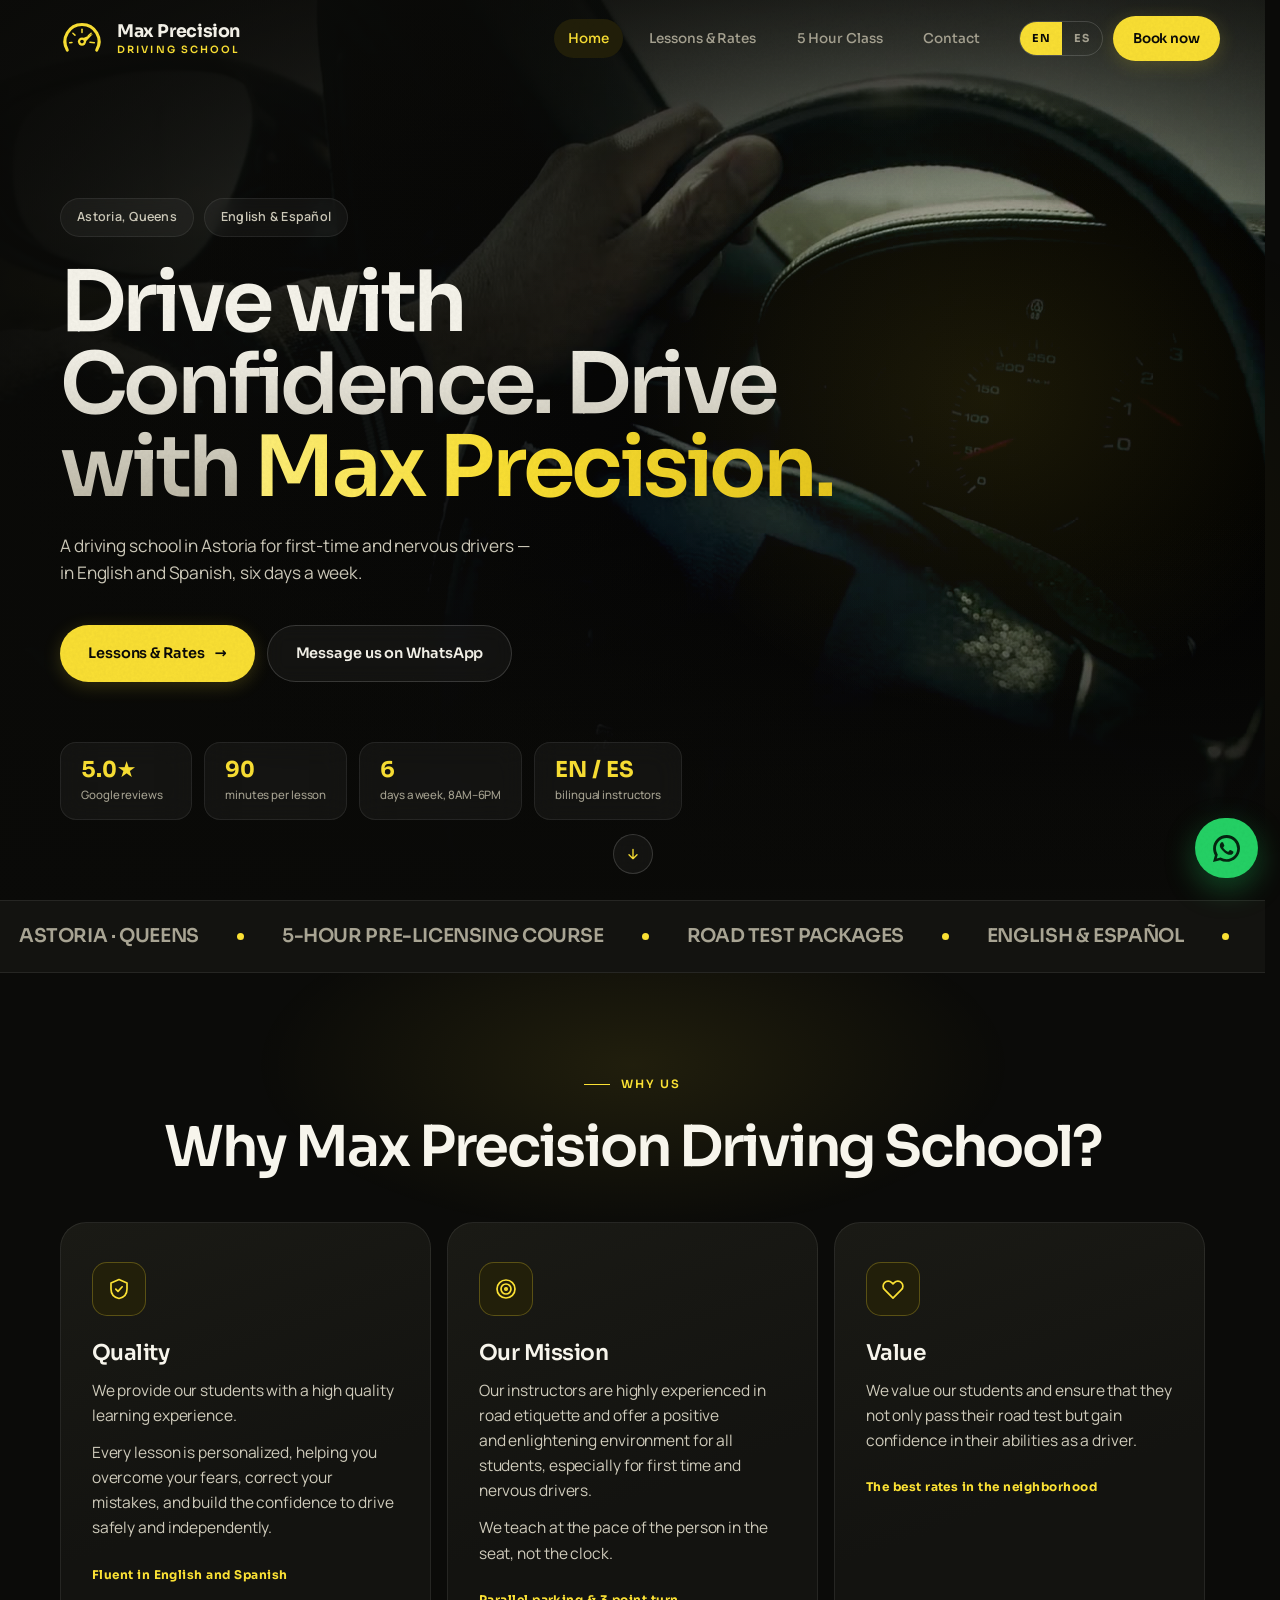
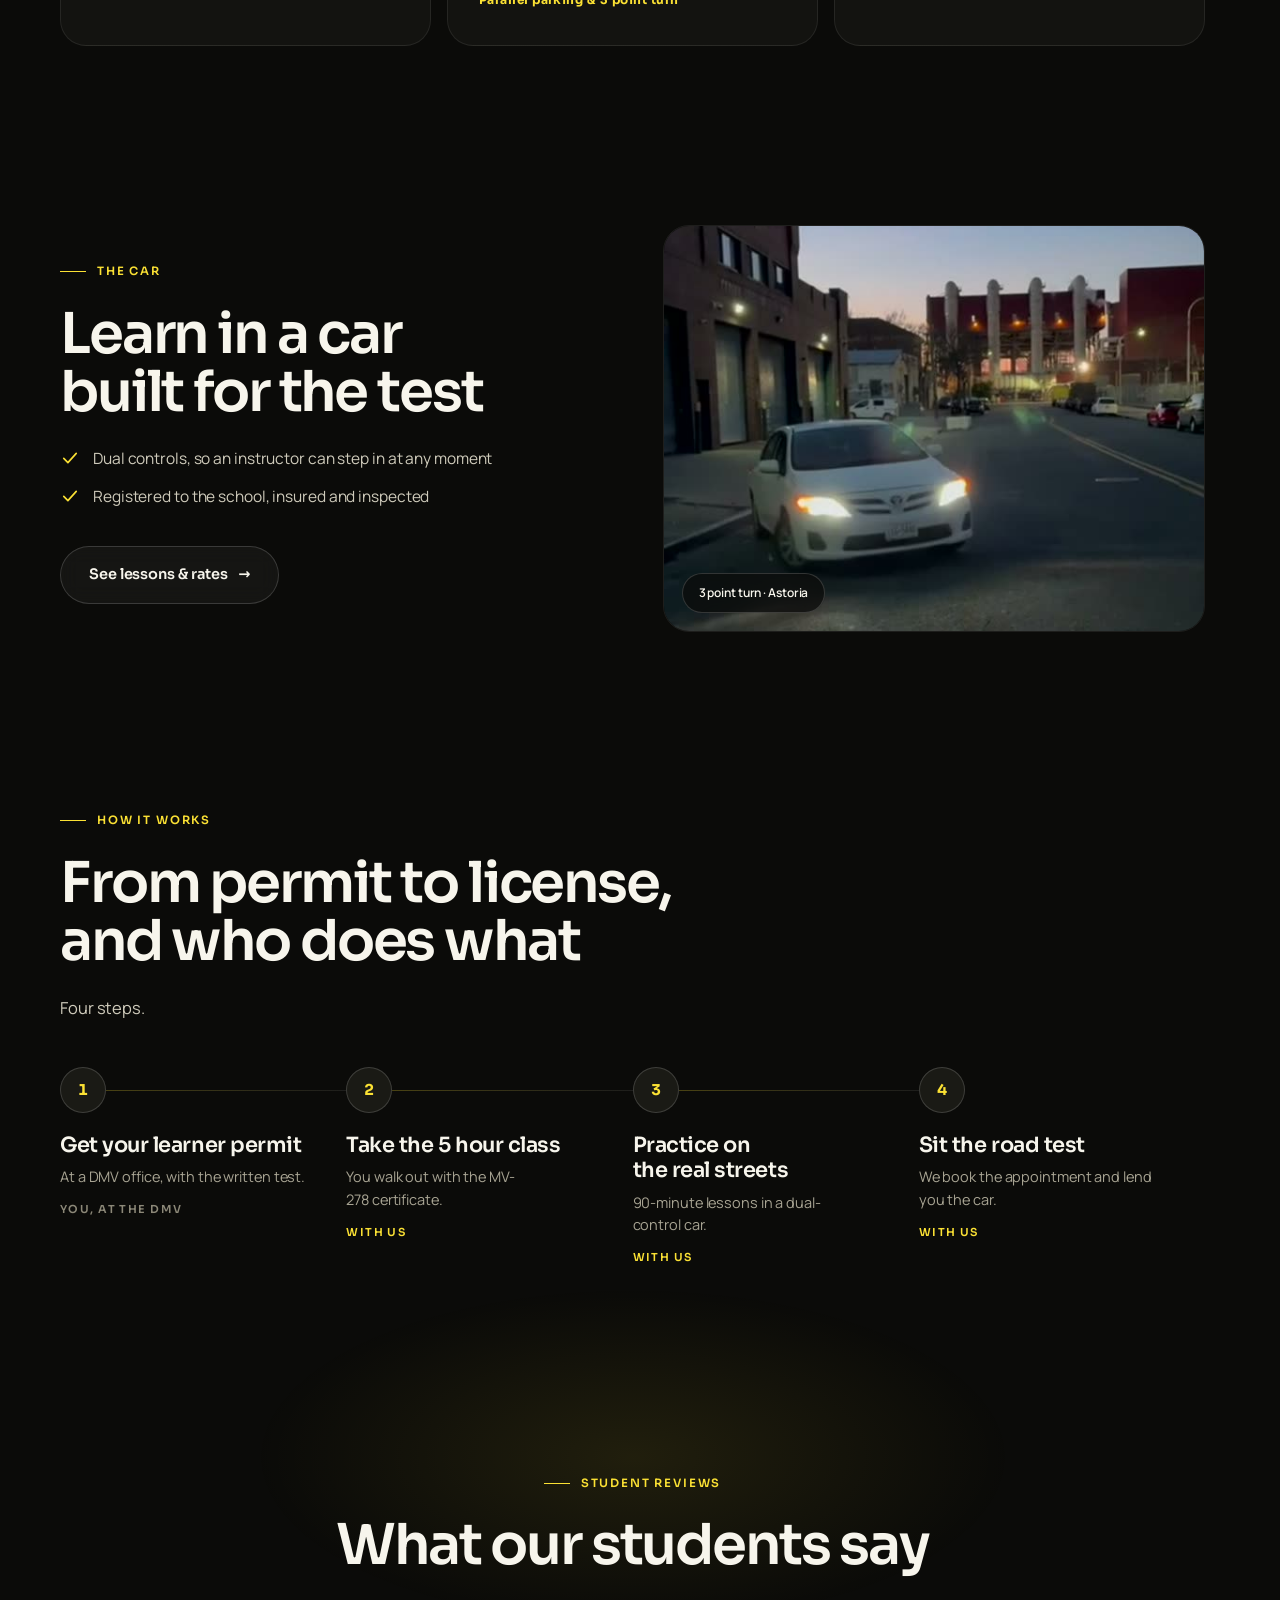
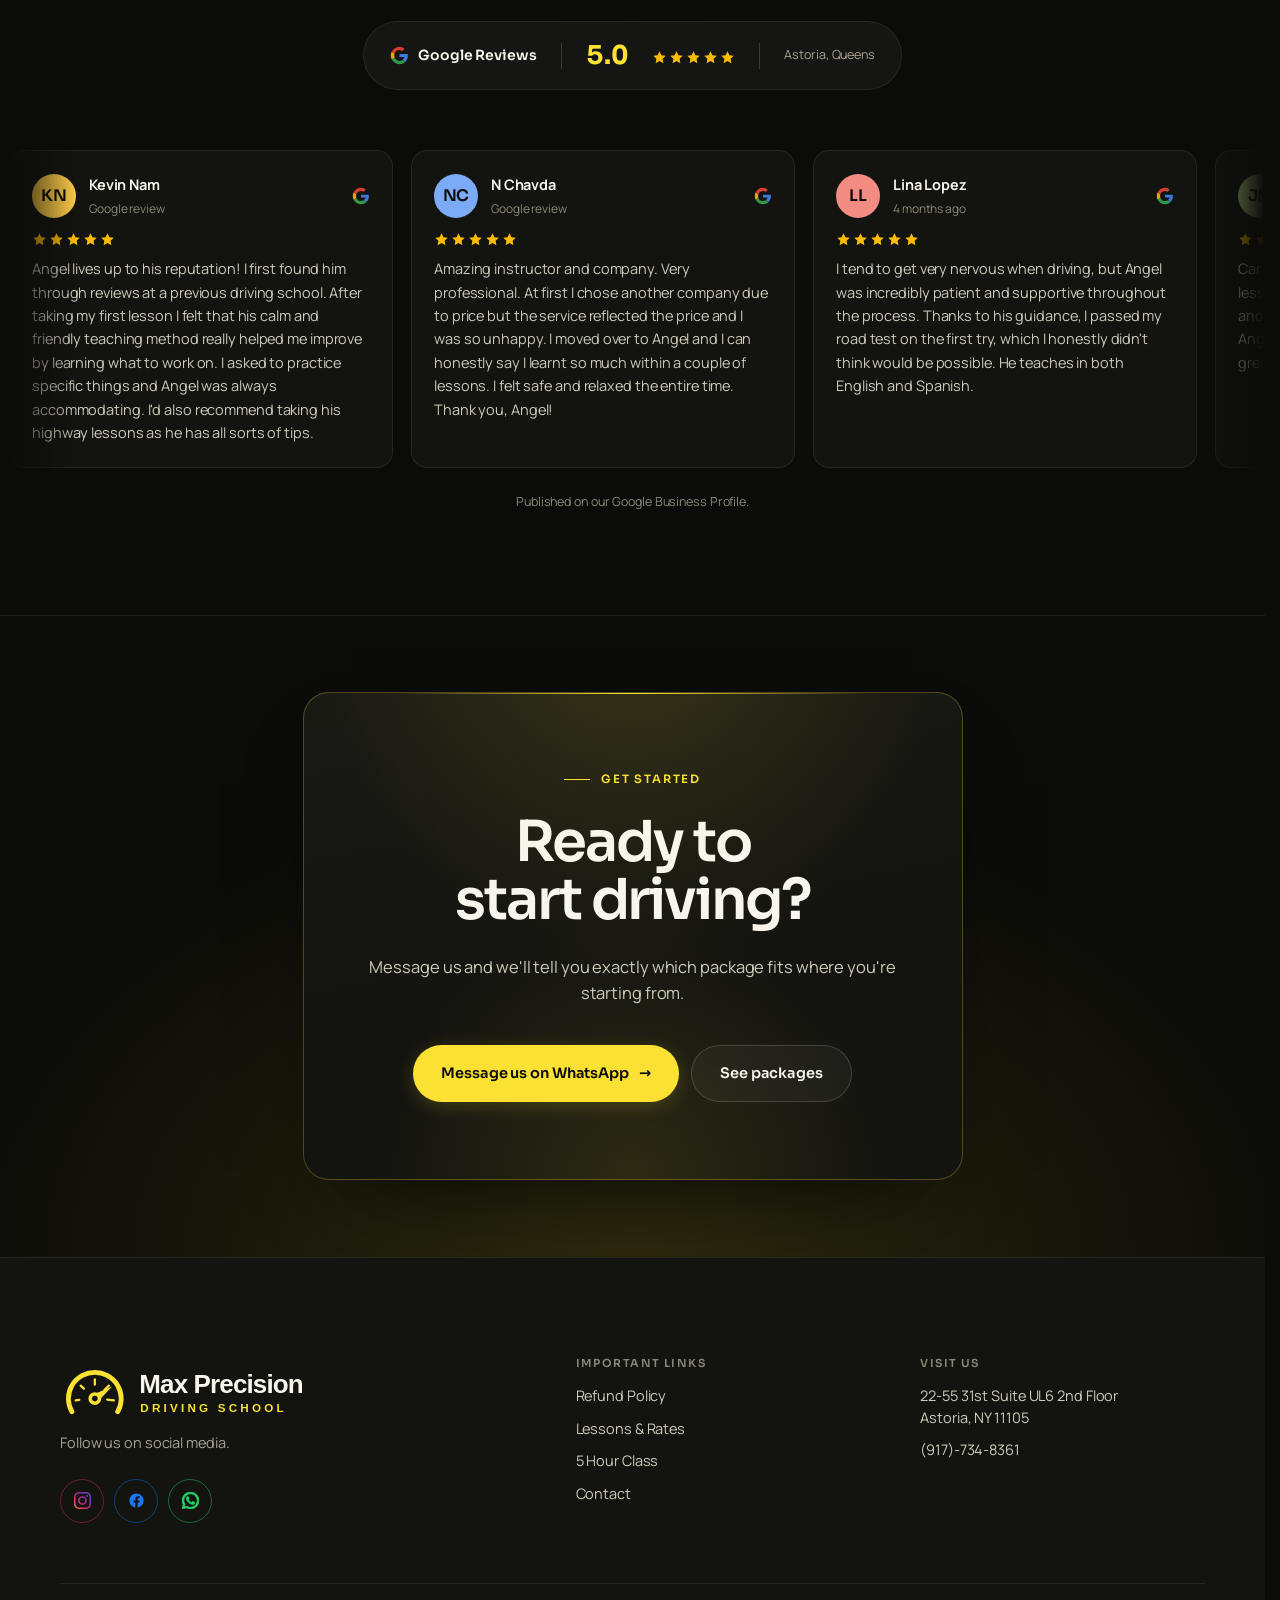
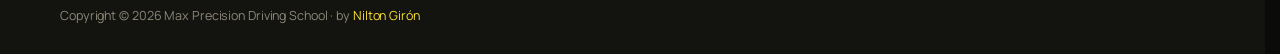
==== commit 20e2a198: "Cinco ajustes pedidos por el cliente - Pie: "Follow us on social media." y "by Nilton Girón" en el c" ====
--- a/index.html
+++ b/index.html
@@ -105,6 +105,8 @@
       <h3 data-en="Quality" data-es="Calidad">Quality</h3>
       <p data-en="We provide our students with a high quality learning experience."
          data-es="Brindamos a nuestros alumnos una experiencia de aprendizaje de alta calidad.">We provide our students with a high quality learning experience.</p>
+      <p data-en="Every lesson is personalized, helping you overcome your fears, correct your mistakes, and build the confidence to drive safely and independently."
+         data-es="Cada clase es personalizada: te ayuda a superar tus miedos, corregir tus errores y ganar la confianza para manejar con seguridad y por tu cuenta.">Every lesson is personalized, helping you overcome your fears, correct your mistakes, and build the confidence to drive safely and independently.</p>
       <span class="tag"><span data-en="Fluent in English and Spanish" data-es="Hablamos inglés y español">Fluent in English and Spanish</span></span>
     </article>
     <article class="feat rv">
@@ -279,8 +281,8 @@
   <div class="ft-top">
     <div class="ft-brand-col">
       <img class="ft-logo" src="assets/logo-lockup.svg" alt="Max Precision Driving School" width="900" height="220" loading="lazy">
-      <p data-en="Want to learn more?&lt;br&gt;Follow our social media accounts!"
-         data-es="¿Quieres saber más?&lt;br&gt;¡Síguenos en nuestras redes!">Want to learn more?<br>Follow our social media accounts!</p>
+      <p data-en="Follow us on social media."
+         data-es="Síguenos en nuestras redes.">Follow us on social media.</p>
       <div class="ft-soc">
         <a class="soc-ig" href="https://www.instagram.com/maxprecisiondrivingschool/" target="_blank" rel="noopener" aria-label="Instagram"><svg viewBox="0 0 24 24" aria-hidden="true"><path d="M12 2.16c3.2 0 3.58.01 4.85.07 1.17.05 1.8.25 2.23.41.56.22.96.48 1.38.9.42.42.68.82.9 1.38.16.42.36 1.06.41 2.23.06 1.27.07 1.65.07 4.85s-.01 3.58-.07 4.85c-.05 1.17-.25 1.8-.41 2.23-.22.56-.48.96-.9 1.38-.42.42-.82.68-1.38.9-.42.16-1.06.36-2.23.41-1.27.06-1.65.07-4.85.07s-3.58-.01-4.85-.07c-1.17-.05-1.8-.25-2.23-.41-.56-.22-.96-.48-1.38-.9-.42-.42-.68-.82-.9-1.38-.16-.42-.36-1.06-.41-2.23C2.17 15.58 2.16 15.2 2.16 12s.01-3.58.07-4.85c.05-1.17.25-1.8.41-2.23.22-.56.48-.96.9-1.38.42-.42.82-.68 1.38-.9.42-.16 1.06-.36 2.23-.41C8.42 2.17 8.8 2.16 12 2.16M12 0C8.74 0 8.33.01 7.05.07 5.78.13 4.9.33 4.14.63c-.79.3-1.46.72-2.13 1.38C1.35 2.68.93 3.35.63 4.14.33 4.9.13 5.78.07 7.05.01 8.33 0 8.74 0 12s.01 3.67.07 4.95c.06 1.27.26 2.15.56 2.91.3.79.72 1.46 1.38 2.13.67.66 1.34 1.08 2.13 1.38.76.3 1.64.5 2.91.56C8.33 23.99 8.74 24 12 24s3.67-.01 4.95-.07c1.27-.06 2.15-.26 2.91-.56.79-.3 1.46-.72 2.13-1.38.66-.67 1.08-1.34 1.38-2.13.3-.76.5-1.64.56-2.91.06-1.28.07-1.69.07-4.95s-.01-3.67-.07-4.95c-.06-1.27-.26-2.15-.56-2.91-.3-.79-.72-1.46-1.38-2.13C21.32 1.35 20.65.93 19.86.63c-.76-.3-1.64-.5-2.91-.56C15.67.01 15.26 0 12 0zm0 5.84a6.16 6.16 0 100 12.32 6.16 6.16 0 000-12.32zM12 16a4 4 0 110-8 4 4 0 010 8zm7.85-10.4a1.44 1.44 0 11-2.88 0 1.44 1.44 0 012.88 0z"/></svg></a>
         <a class="soc-fb" href="https://www.facebook.com/profile.php?id=61585295096633&amp;sk=about" target="_blank" rel="noopener" aria-label="Facebook"><svg viewBox="0 0 24 24" aria-hidden="true"><path d="M22 12.06C22 6.5 17.52 2 12 2S2 6.5 2 12.06c0 5 3.66 9.15 8.44 9.94v-7.03H7.9v-2.91h2.54V9.85c0-2.52 1.5-3.91 3.77-3.91 1.09 0 2.24.2 2.24.2v2.46h-1.26c-1.24 0-1.63.78-1.63 1.57v1.89h2.78l-.45 2.91h-2.33V22c4.78-.79 8.44-4.94 8.44-9.94Z"/></svg></a>
@@ -304,7 +306,7 @@
       </ul>
     </div>
   </div>
-  <div class="ft-bot">Copyright © <span data-yr>2026</span> Max Precision Driving School · <span class="ft-by">Nilton Girón</span></div>
+  <div class="ft-bot">Copyright © <span data-yr>2026</span> Max Precision Driving School · by <span class="ft-by">Nilton Girón</span></div>
 </div></footer>
 
 <a class="wa-float" href="https://wa.me/19177348361?text=Hi%2C%20I%20saw%20your%20website%20and%20I%27d%20like%20to%20book%20driving%20lessons." target="_blank" rel="noopener" aria-label="WhatsApp">
--- a/assets/site.css
+++ b/assets/site.css
@@ -1039,3 +1039,20 @@
   .pr-row{padding-inline:16px}
   .pr-amt,.pr-dur{font-size:18px}
 }
+
+/* ── aviso de Zoom en la página del curso de 5 horas ────────────────────── */
+.zoom-band{padding-block:clamp(20px,2.4vw,30px);border-bottom:1px solid var(--line);background:var(--l1)}
+.zoom-band .wrap{
+  display:flex;flex-wrap:wrap;align-items:center;justify-content:space-between;gap:var(--s3);
+}
+.zoom-msg{
+  position:relative;min-width:0;padding-left:34px;
+  font-family:var(--disp);font-size:clamp(15px,1.5vw,18px);font-weight:600;line-height:1.4;
+  color:var(--ink);max-width:70ch;
+}
+.zoom-msg::before{
+  content:"";position:absolute;left:0;top:.34em;width:20px;height:14px;border-radius:4px;
+  background:var(--acc);
+  /* silueta de cámara: el mismo gesto del icono de Zoom, sin usar su marca */
+  clip-path:polygon(0 0,68% 0,68% 34%,100% 12%,100% 88%,68% 66%,68% 100%,0 100%);
+}
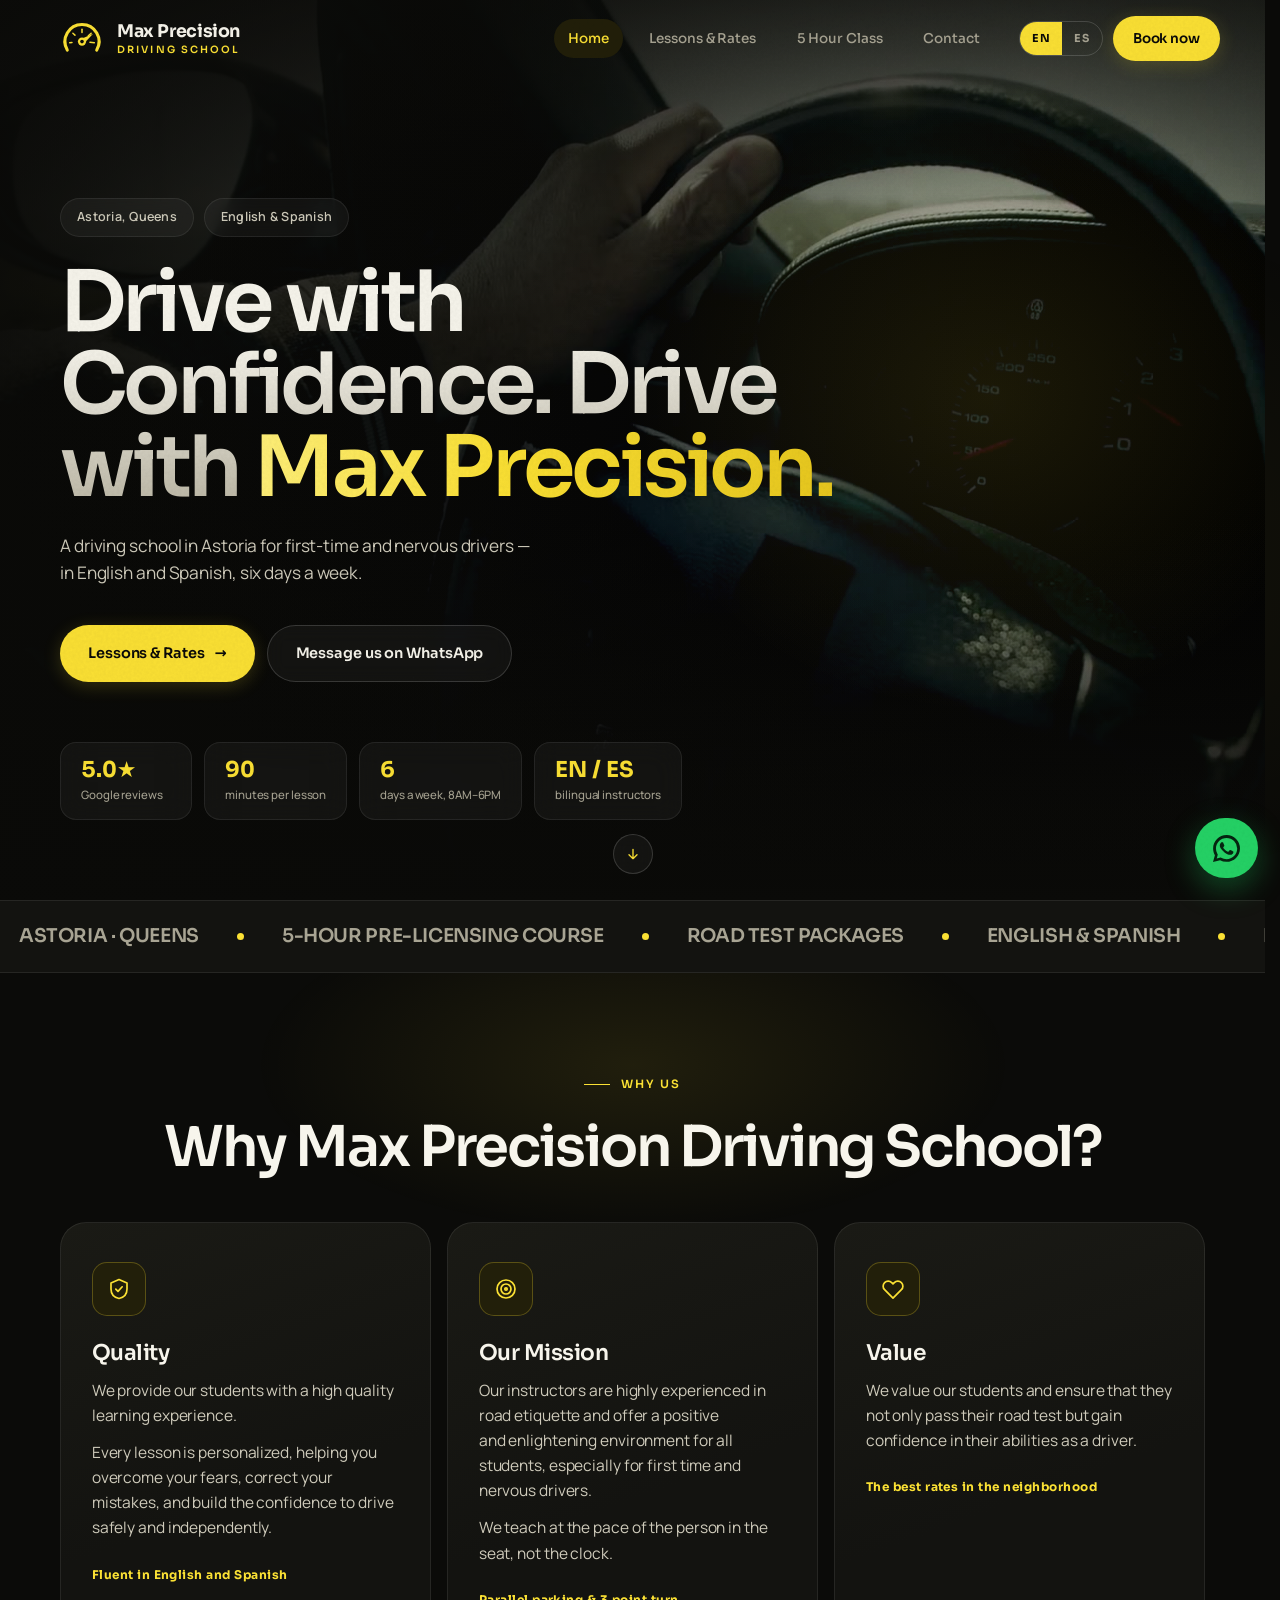
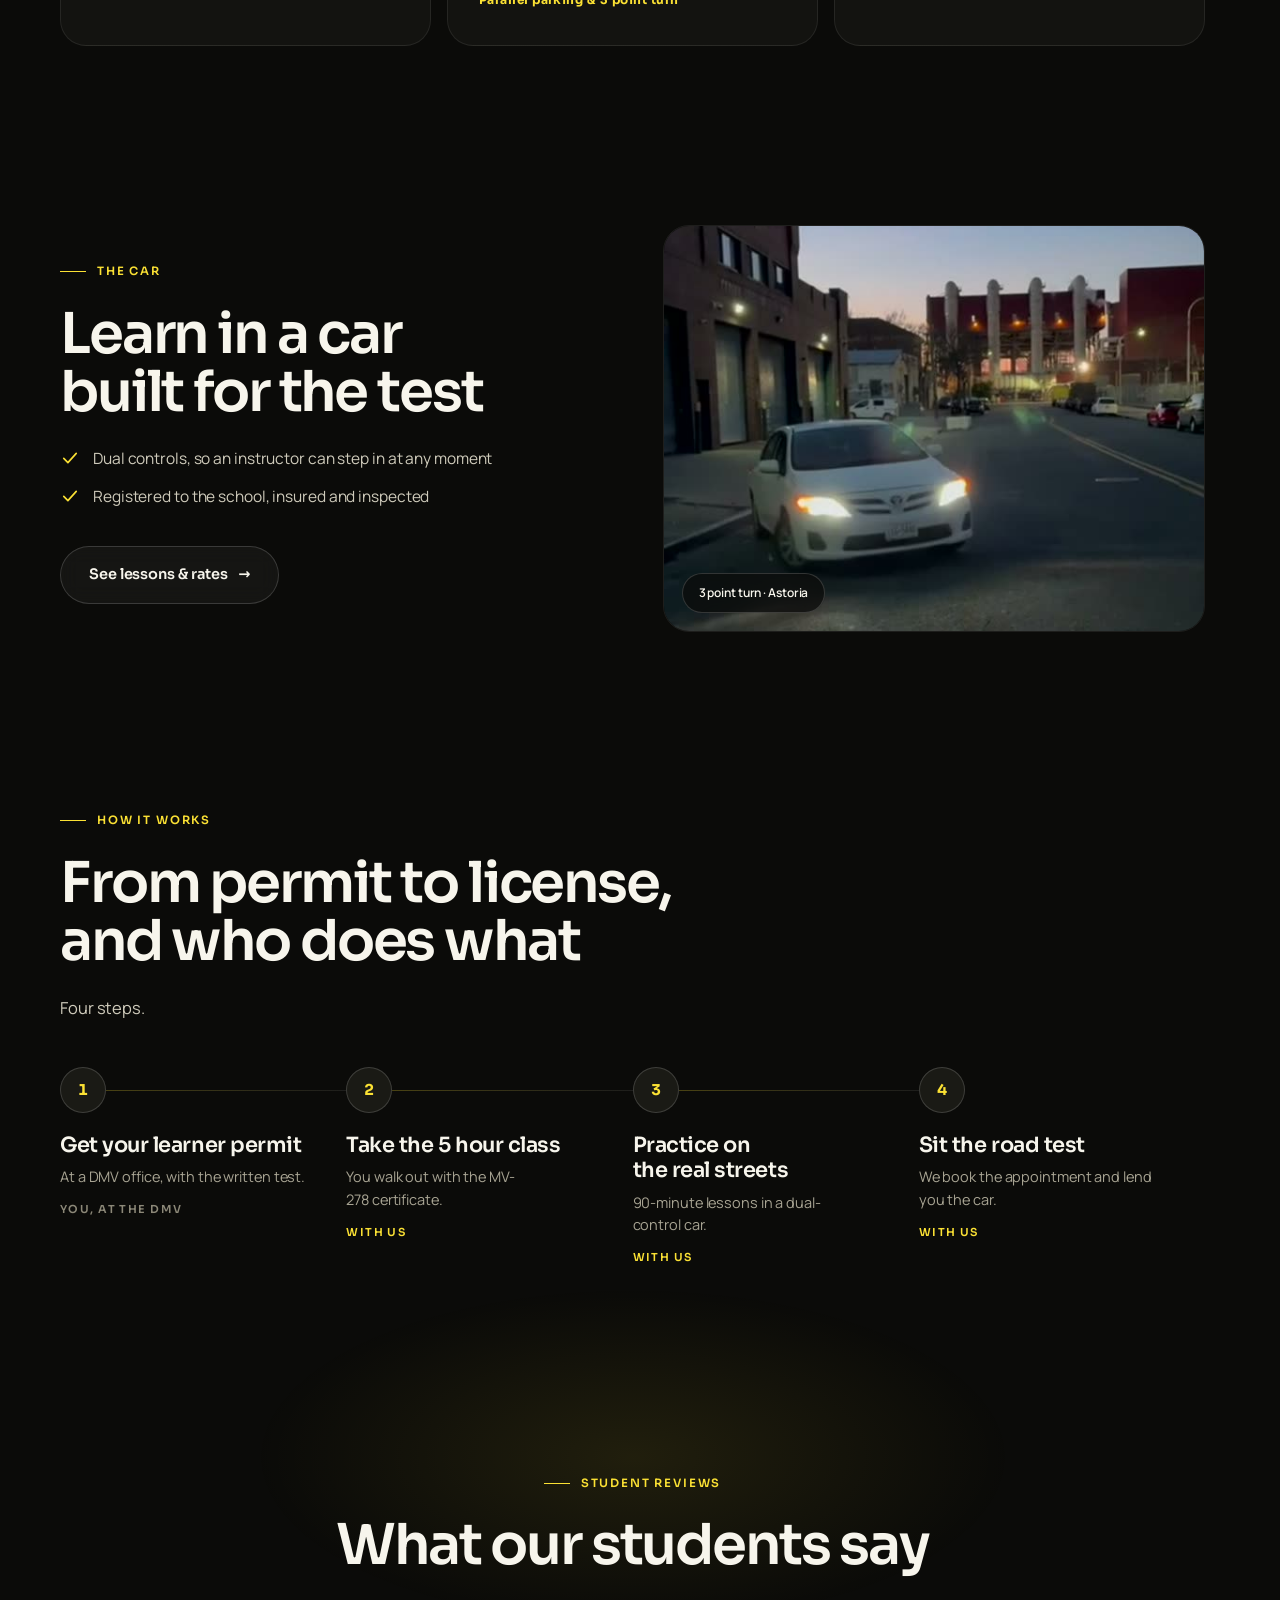
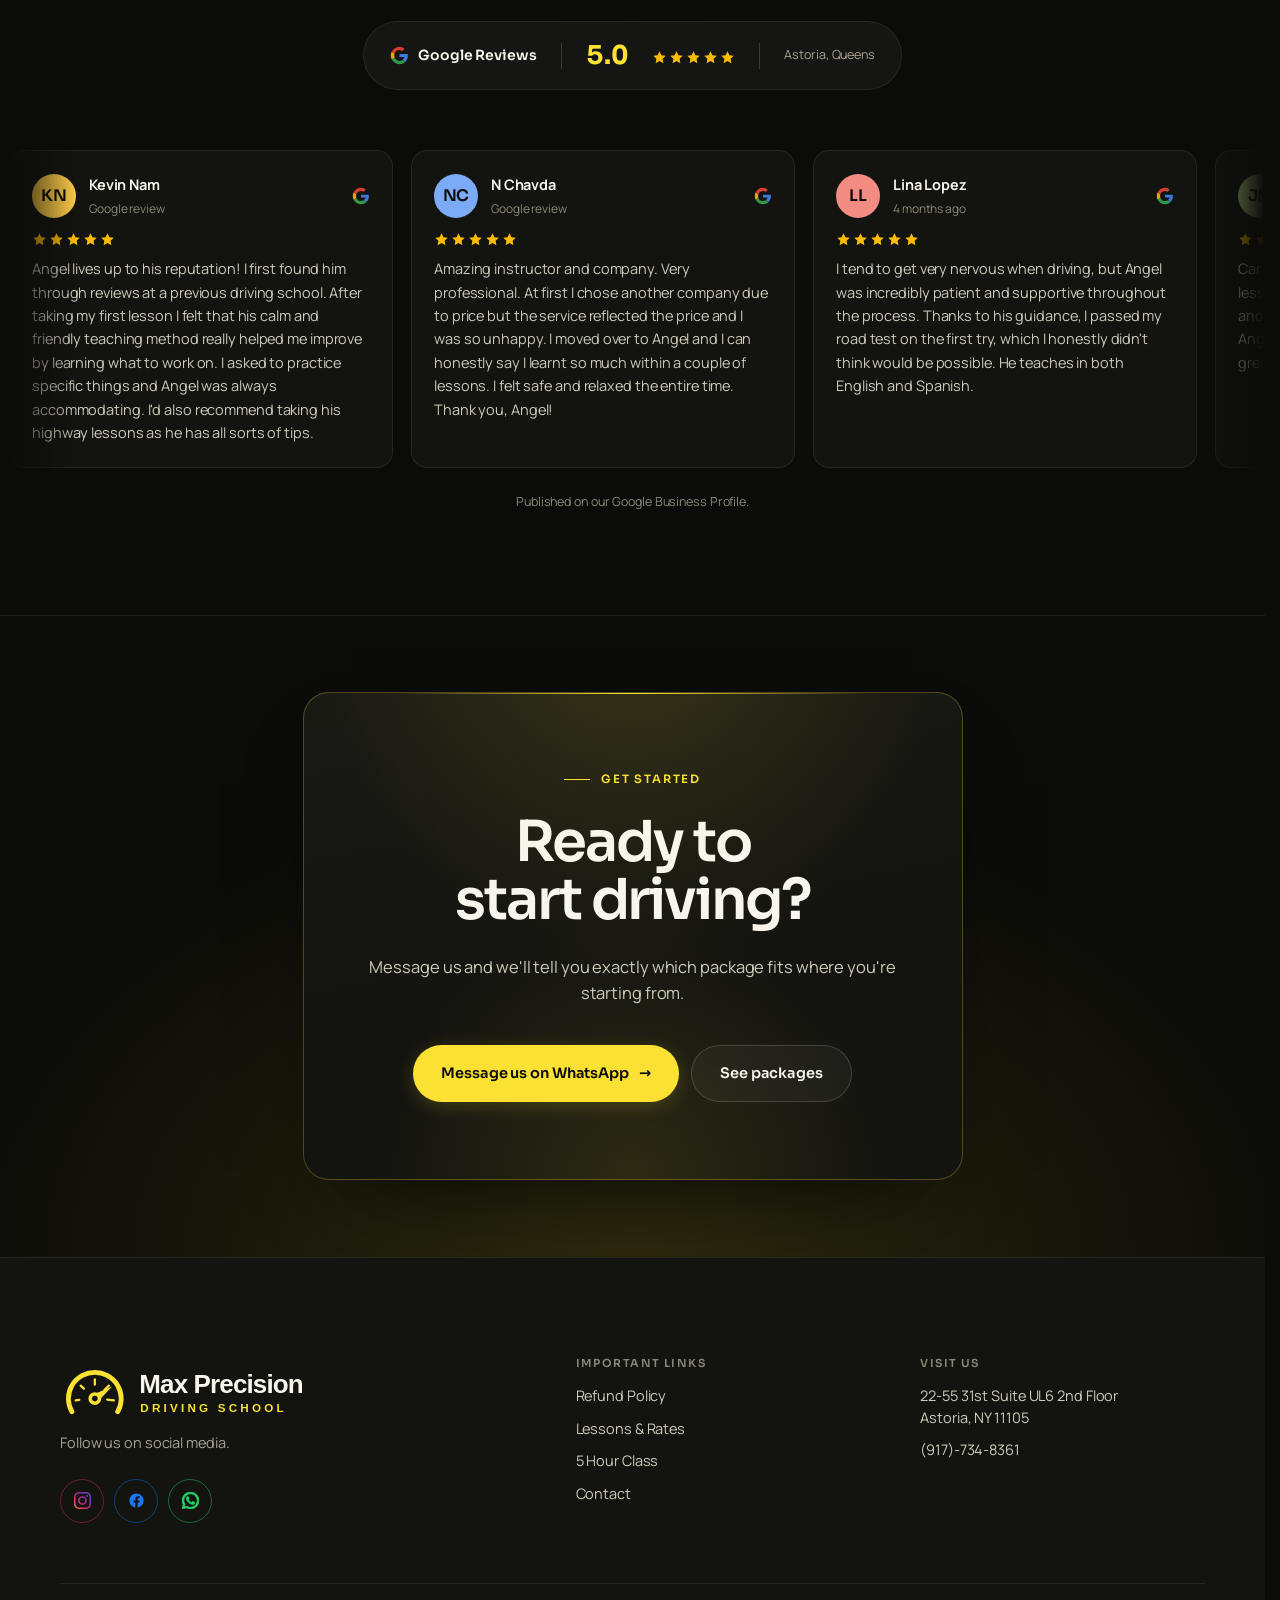
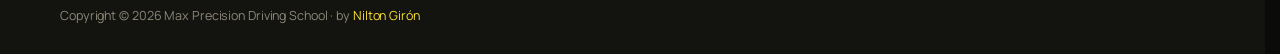
==== commit 414ac557: "Corrige "English & Spanish" y acorta el tiempo de espera - La etiqueta mezclaba idiomas ("English & " ====
--- a/index.html
+++ b/index.html
@@ -62,7 +62,7 @@
   <div class="wrap hero-in">
     <div class="hero-tags">
       <span class="pill"><span data-en="Astoria, Queens" data-es="Astoria, Queens">Astoria, Queens</span></span>
-      <span class="pill">English &amp; Español</span>
+      <span class="pill">English &amp; Spanish</span>
     </div>
     <h1 data-en="Drive with Confidence. Drive with &lt;span class='mark'&gt;Max Precision&lt;/span&gt;."
         data-es="Maneja con confianza. Maneja con &lt;span class='mark'&gt;Max Precision.&lt;/span&gt;">Drive with Confidence. Drive with <span class="mark">Max Precision.</span></h1>
@@ -87,7 +87,7 @@
     <span>ASTORIA · QUEENS</span><i></i>
     <span>5-HOUR PRE-LICENSING COURSE</span><i></i>
     <span>ROAD TEST PACKAGES</span><i></i>
-    <span>ENGLISH &amp; ESPAÑOL</span><i></i>
+    <span>ENGLISH &amp; SPANISH</span><i></i>
     <span>DUAL-CONTROL VEHICLES</span><i></i>
     <span>90-MINUTE LESSONS</span><i></i>
     <span>5.0 ★ ON GOOGLE</span><i></i>
